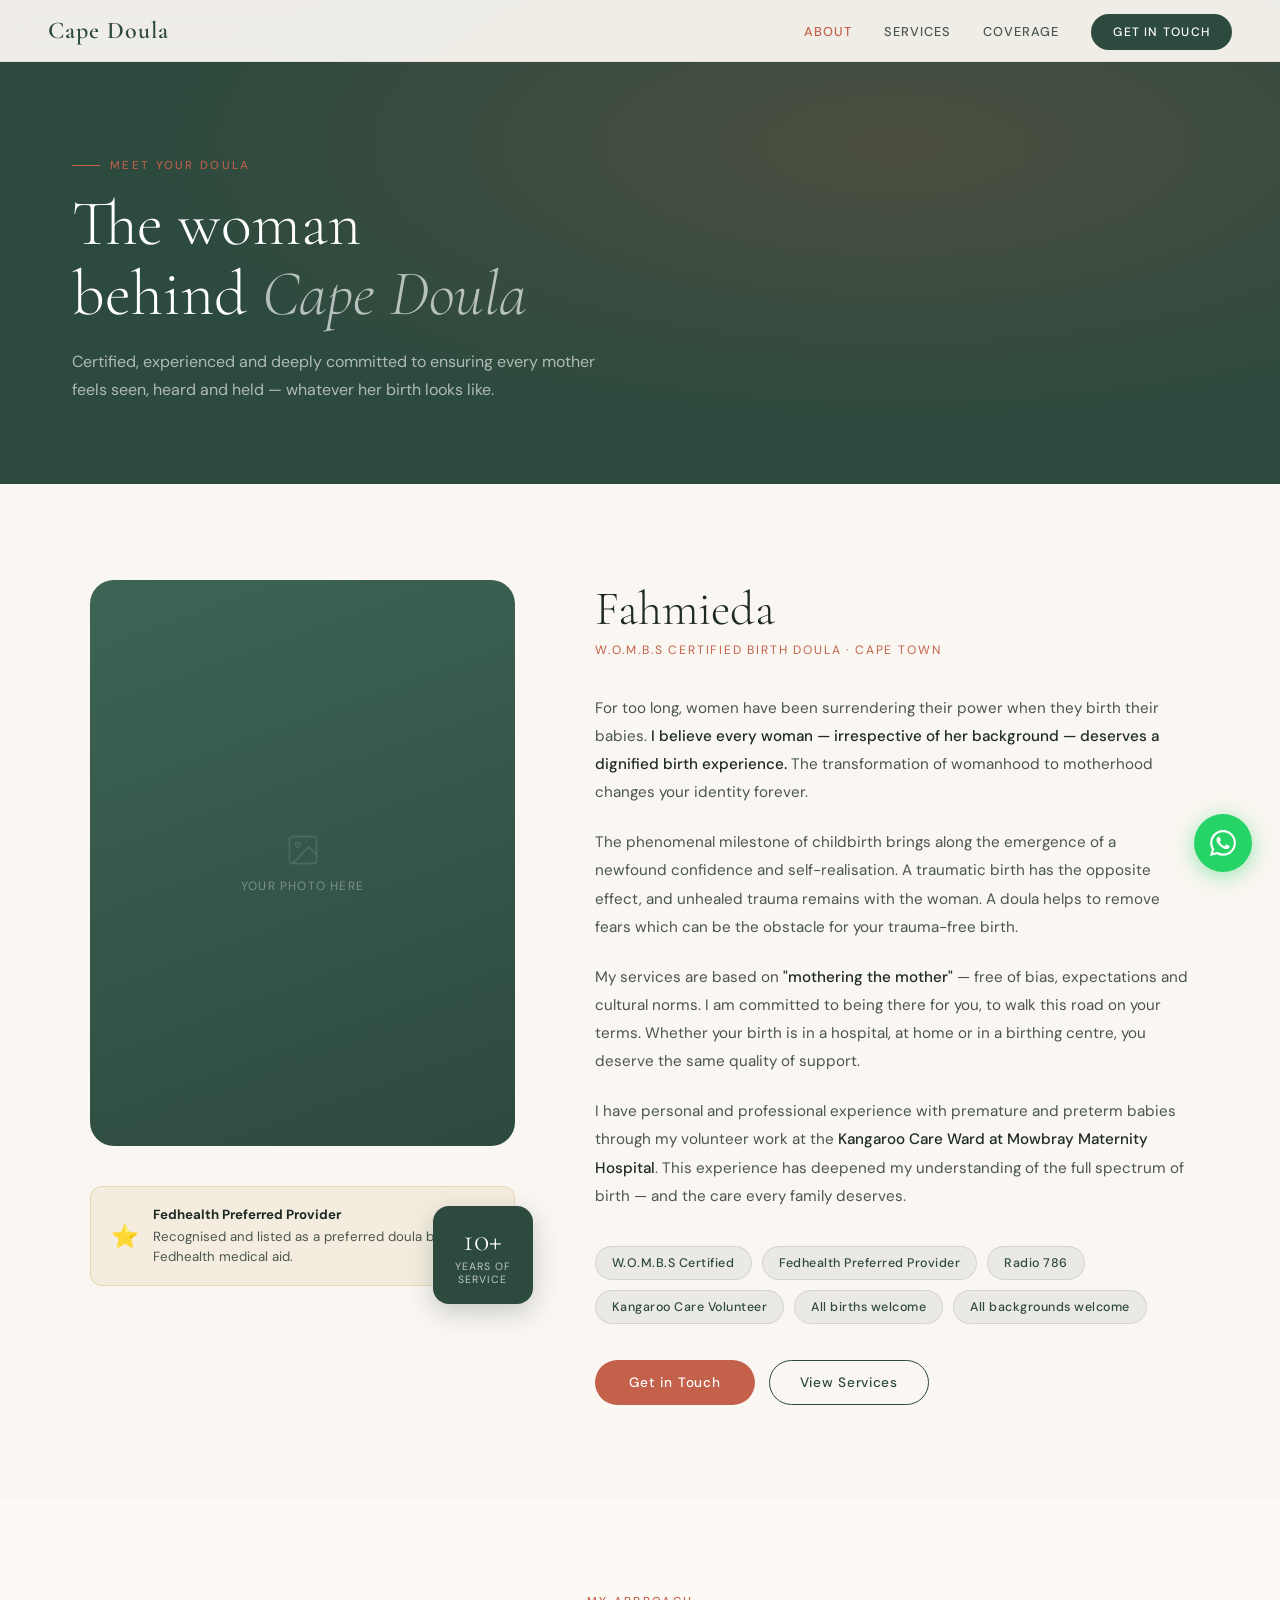
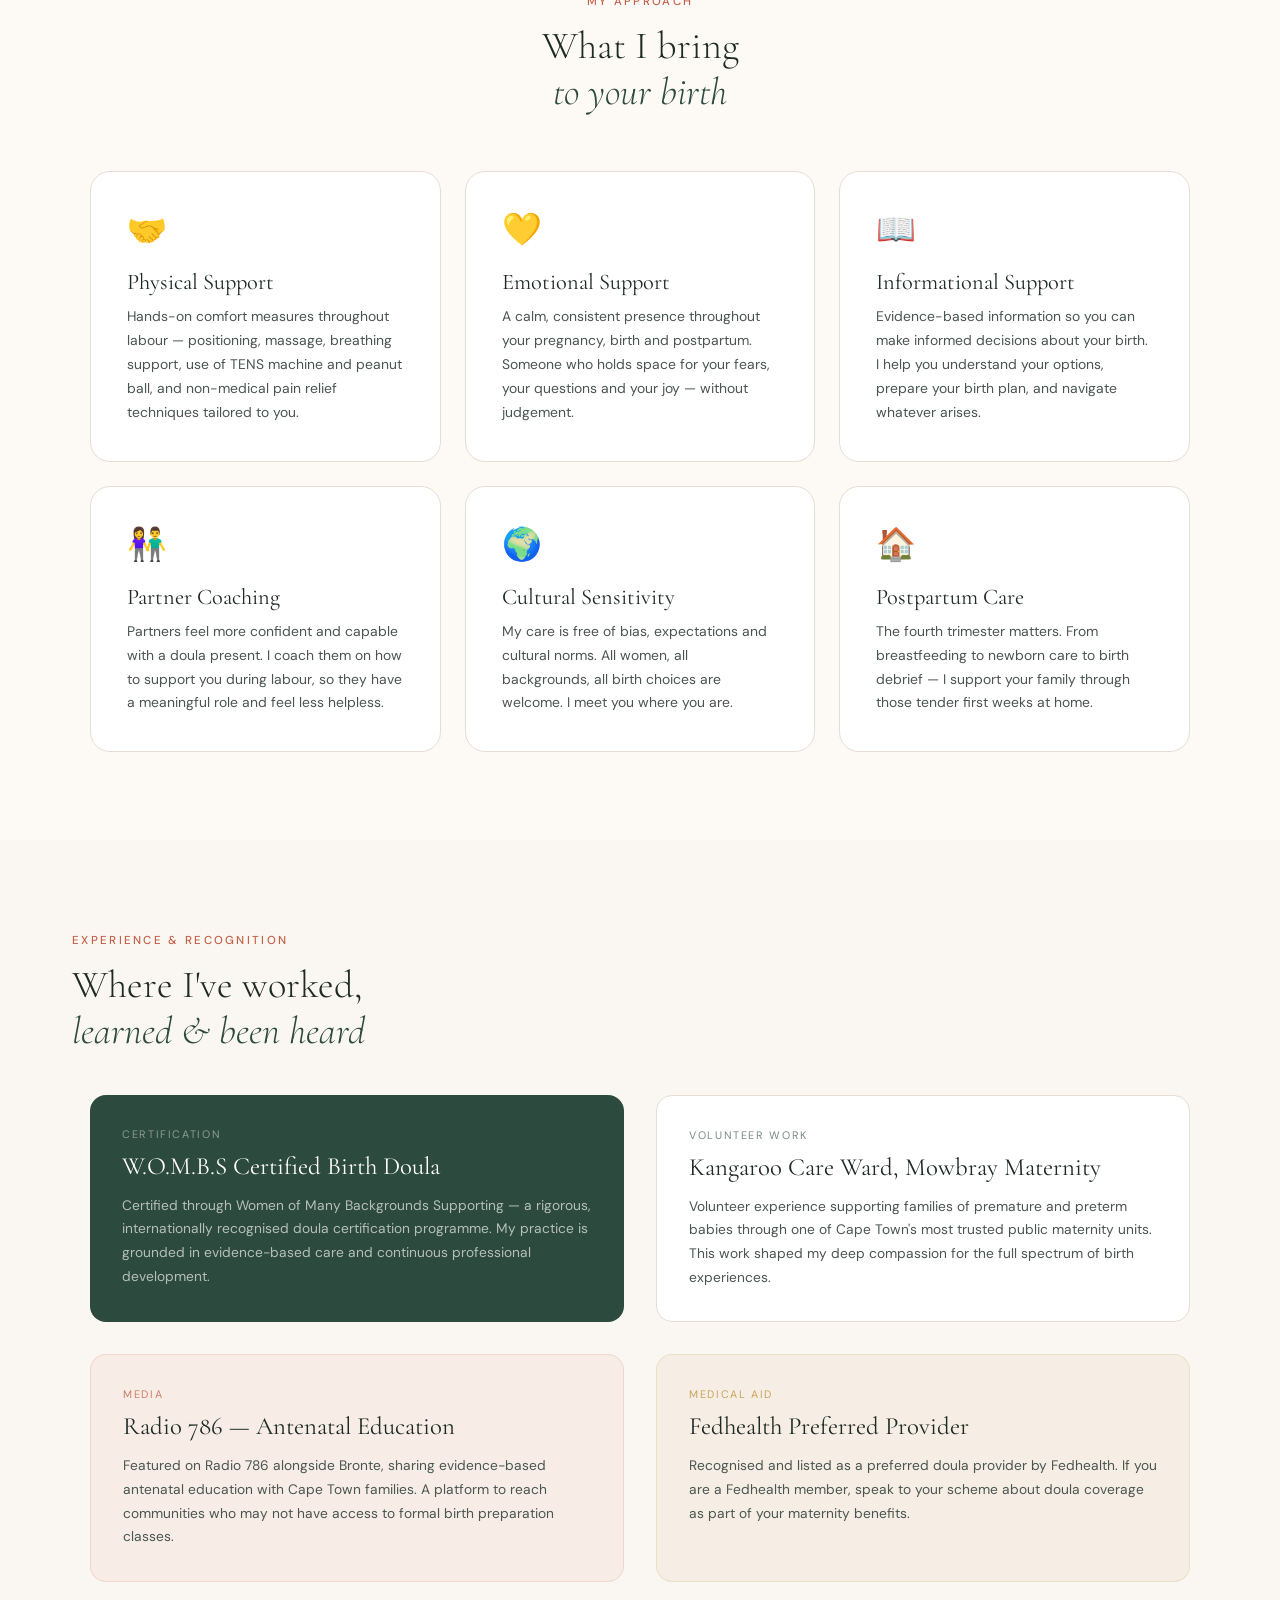
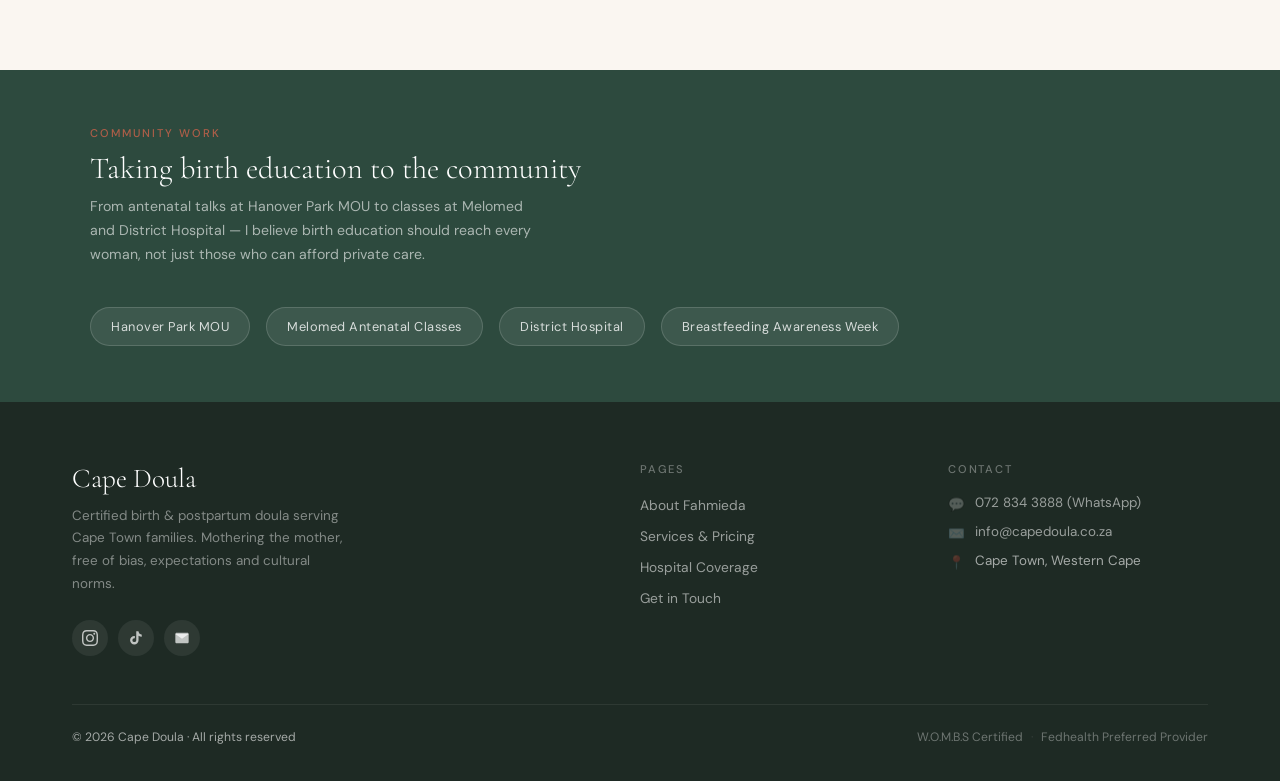
==== about.html @ 40185eda "init" ====
<!DOCTYPE html>
<html lang="en">
<head>
<meta charset="UTF-8">
<meta name="viewport" content="width=device-width, initial-scale=1.0">
<title>About Fahmieda – Cape Doula</title>
<link href="https://fonts.googleapis.com/css2?family=Cormorant+Garamond:ital,wght@0,300;0,400;0,600;1,300;1,400&family=DM+Sans:wght@300;400;500&display=swap" rel="stylesheet">
<style>
  :root {
    --cream: #FAF6F1;
    --warm-white: #FDF9F5;
    --terracotta: #C4614A;
    --forest: #2D4A3E;
    --forest-mid: #3D6455;
    --gold: #C49A4A;
    --text-dark: #1E2A24;
    --text-mid: #4A5550;
    --text-light: #7A8A84;
    --border: #E8DDD4;
  }

  *, *::before, *::after { box-sizing: border-box; margin: 0; padding: 0; }
  html { scroll-behavior: smooth; }
  body { font-family: 'DM Sans', sans-serif; background: var(--cream); color: var(--text-dark); overflow-x: hidden; }

  /* NAV */
  nav {
    position: fixed; top: 0; left: 0; right: 0; z-index: 100;
    display: flex; align-items: center; justify-content: space-between;
    padding: 16px 48px; background: rgba(250,246,241,0.95); backdrop-filter: blur(12px);
    border-bottom: 1px solid var(--border);
  }
  .nav-logo { font-family: 'Cormorant Garamond', serif; font-size: 1.5rem; font-weight: 600; color: var(--forest); letter-spacing: 0.04em; text-decoration: none; }
  .nav-links { display: flex; gap: 32px; list-style: none; align-items: center; }
  .nav-links a { font-size: 0.8rem; font-weight: 500; letter-spacing: 0.08em; text-transform: uppercase; color: var(--text-mid); text-decoration: none; transition: color 0.2s; }
  .nav-links a:hover { color: var(--terracotta); }
  .nav-links a.active { color: var(--terracotta); }
  .nav-cta { background: var(--forest); color: #fff !important; padding: 10px 22px; border-radius: 40px; font-size: 0.76rem !important; letter-spacing: 0.1em !important; transition: background 0.2s !important; }
  .nav-cta:hover { background: var(--forest-mid) !important; }
  .nav-toggle { display: none; flex-direction: column; gap: 5px; background: none; border: none; cursor: pointer; padding: 4px; }
  .nav-toggle span { display: block; width: 24px; height: 2px; background: var(--text-dark); border-radius: 2px; transition: all 0.3s; }
  .nav-toggle.open span:nth-child(1) { transform: translateY(7px) rotate(45deg); }
  .nav-toggle.open span:nth-child(2) { opacity: 0; }
  .nav-toggle.open span:nth-child(3) { transform: translateY(-7px) rotate(-45deg); }

  /* PAGE BANNER */
  .page-banner { padding: 150px 72px 80px; background: var(--forest); position: relative; overflow: hidden; }
  .page-banner::before { content: ''; position: absolute; inset: 0; background: radial-gradient(ellipse at 70% 30%, rgba(196,97,74,0.2) 0%, transparent 60%); pointer-events: none; }
  .page-banner-inner { position: relative; max-width: 680px; }
  .page-banner-eyebrow { font-size: 0.72rem; letter-spacing: 0.2em; text-transform: uppercase; color: rgba(196,97,74,0.9); font-weight: 500; margin-bottom: 16px; display: inline-flex; align-items: center; gap: 10px; }
  .page-banner-eyebrow::before { content: ''; width: 28px; height: 1px; background: var(--terracotta); }
  .page-banner h1 { font-family: 'Cormorant Garamond', serif; font-size: clamp(2.6rem, 5vw, 4.2rem); font-weight: 300; line-height: 1.1; color: #fff; margin-bottom: 18px; }
  .page-banner h1 em { font-style: italic; color: rgba(255,255,255,0.65); }
  .page-banner p { font-size: 1rem; line-height: 1.75; color: rgba(255,255,255,0.62); max-width: 540px; }

  /* MAIN BIO */
  .bio-section { padding: 96px 72px; }
  .bio-grid { display: grid; grid-template-columns: 5fr 7fr; gap: 80px; align-items: start; max-width: 1100px; margin: 0 auto; }
  .bio-photo-wrap { position: relative; }
  .bio-photo {
    width: 100%; aspect-ratio: 3/4; border-radius: 24px; overflow: hidden;
    background: linear-gradient(160deg, #3D6455 0%, #2D4A3E 100%);
    display: flex; flex-direction: column; align-items: center; justify-content: center;
    color: rgba(255,255,255,0.35); font-size: 0.75rem; text-transform: uppercase; letter-spacing: 0.1em; text-align: center; padding: 20px;
  }
  .bio-photo svg { width: 36px; opacity: 0.3; margin-bottom: 10px; }
  .bio-cert-pill {
    position: absolute; bottom: -18px; right: -18px;
    background: var(--forest); color: #fff; padding: 18px 22px; border-radius: 16px; text-align: center;
    box-shadow: 0 8px 24px rgba(45,74,62,0.25);
  }
  .bio-cert-num { font-family: 'Cormorant Garamond', serif; font-size: 2rem; font-weight: 300; display: block; line-height: 1; }
  .bio-cert-label { font-size: 0.66rem; letter-spacing: 0.1em; text-transform: uppercase; opacity: 0.7; margin-top: 4px; display: block; }
  .bio-fedhealth {
    margin-top: 40px; background: rgba(196,154,74,0.1); border: 1px solid rgba(196,154,74,0.25);
    border-radius: 12px; padding: 18px 20px; display: flex; align-items: center; gap: 14px;
  }
  .bio-fedhealth-icon { font-size: 1.4rem; flex-shrink: 0; }
  .bio-fedhealth-text { font-size: 0.83rem; line-height: 1.5; color: var(--text-mid); }
  .bio-fedhealth-text strong { color: var(--text-dark); display: block; margin-bottom: 2px; }

  .bio-content {}
  .bio-name { font-family: 'Cormorant Garamond', serif; font-size: 3rem; font-weight: 300; color: var(--text-dark); margin-bottom: 4px; }
  .bio-title { font-size: 0.76rem; letter-spacing: 0.15em; text-transform: uppercase; color: var(--terracotta); margin-bottom: 36px; }
  .bio-para { font-size: 0.95rem; line-height: 1.85; color: var(--text-mid); margin-bottom: 22px; }
  .bio-para strong { color: var(--text-dark); font-weight: 500; }
  .bio-tags { display: flex; flex-wrap: wrap; gap: 10px; margin-top: 36px; margin-bottom: 36px; }
  .bio-tag { background: rgba(45,74,62,0.07); color: var(--forest); padding: 8px 16px; border-radius: 40px; font-size: 0.78rem; letter-spacing: 0.04em; font-weight: 500; border: 1px solid rgba(45,74,62,0.12); }
  .bio-cta { display: flex; gap: 14px; flex-wrap: wrap; }
  .btn-primary { background: var(--terracotta); color: #fff; padding: 14px 34px; border-radius: 40px; font-size: 0.85rem; font-weight: 500; letter-spacing: 0.06em; text-decoration: none; display: inline-block; transition: background 0.2s, transform 0.15s; }
  .btn-primary:hover { background: #b05540; transform: translateY(-1px); }
  .btn-outline { border: 1.5px solid var(--forest); color: var(--forest); padding: 13px 30px; border-radius: 40px; font-size: 0.85rem; font-weight: 500; letter-spacing: 0.05em; text-decoration: none; display: inline-block; transition: all 0.2s; }
  .btn-outline:hover { background: var(--forest); color: #fff; }

  /* VALUES */
  .values-section { padding: 88px 72px; background: var(--warm-white); }
  .section-header { text-align: center; max-width: 580px; margin: 0 auto 56px; }
  .section-eyebrow { display: inline-block; font-size: 0.72rem; letter-spacing: 0.2em; text-transform: uppercase; color: var(--terracotta); font-weight: 500; margin-bottom: 14px; }
  .section-title { font-family: 'Cormorant Garamond', serif; font-size: clamp(1.9rem, 3vw, 2.9rem); font-weight: 300; line-height: 1.2; color: var(--text-dark); margin-bottom: 16px; }
  .section-title em { font-style: italic; color: var(--forest); }
  .values-grid { display: grid; grid-template-columns: repeat(3, 1fr); gap: 24px; max-width: 1100px; margin: 0 auto; }
  .value-card { background: #fff; border-radius: 20px; padding: 36px; border: 1px solid var(--border); }
  .value-icon { font-size: 2rem; margin-bottom: 18px; }
  .value-title { font-family: 'Cormorant Garamond', serif; font-size: 1.4rem; font-weight: 400; color: var(--text-dark); margin-bottom: 10px; }
  .value-desc { font-size: 0.87rem; line-height: 1.72; color: var(--text-mid); }

  /* EXPERIENCE */
  .exp-section { padding: 88px 72px; }
  .exp-grid { display: grid; grid-template-columns: 1fr 1fr; gap: 32px; max-width: 1100px; margin: 0 auto; }
  .exp-card { border-radius: 16px; padding: 32px; position: relative; overflow: hidden; }
  .exp-card.dark { background: var(--forest); }
  .exp-card.light { background: #fff; border: 1px solid var(--border); }
  .exp-card.accent { background: rgba(196,97,74,0.06); border: 1px solid rgba(196,97,74,0.15); }
  .exp-card.gold-bg { background: rgba(196,154,74,0.08); border: 1px solid rgba(196,154,74,0.2); }
  .exp-eyebrow { font-size: 0.68rem; letter-spacing: 0.15em; text-transform: uppercase; margin-bottom: 10px; }
  .exp-card.dark .exp-eyebrow { color: rgba(255,255,255,0.45); }
  .exp-card.light .exp-eyebrow { color: var(--text-light); }
  .exp-card.accent .exp-eyebrow { color: var(--terracotta); opacity: 0.8; }
  .exp-card.gold-bg .exp-eyebrow { color: var(--gold); opacity: 0.9; }
  .exp-title { font-family: 'Cormorant Garamond', serif; font-size: 1.55rem; font-weight: 400; margin-bottom: 12px; line-height: 1.25; }
  .exp-card.dark .exp-title { color: #fff; }
  .exp-card.light .exp-title, .exp-card.accent .exp-title, .exp-card.gold-bg .exp-title { color: var(--text-dark); }
  .exp-desc { font-size: 0.86rem; line-height: 1.72; }
  .exp-card.dark .exp-desc { color: rgba(255,255,255,0.65); }
  .exp-card.light .exp-desc, .exp-card.accent .exp-desc, .exp-card.gold-bg .exp-desc { color: var(--text-mid); }

  /* MEDIA STRIP */
  .media-strip { background: var(--forest); padding: 56px 72px; }
  .media-inner { max-width: 1100px; margin: 0 auto; display: flex; align-items: center; justify-content: space-between; gap: 40px; flex-wrap: wrap; }
  .media-text {}
  .media-eyebrow { font-size: 0.7rem; letter-spacing: 0.18em; text-transform: uppercase; color: rgba(196,97,74,0.85); font-weight: 500; margin-bottom: 10px; }
  .media-title { font-family: 'Cormorant Garamond', serif; font-size: 1.9rem; font-weight: 300; color: #fff; margin-bottom: 8px; }
  .media-desc { font-size: 0.88rem; line-height: 1.7; color: rgba(255,255,255,0.6); max-width: 460px; }
  .media-items { display: flex; gap: 16px; flex-wrap: wrap; }
  .media-pill { background: rgba(255,255,255,0.08); border: 1px solid rgba(255,255,255,0.15); color: rgba(255,255,255,0.8); padding: 10px 20px; border-radius: 40px; font-size: 0.8rem; letter-spacing: 0.04em; }

  /* STICKY WHATSAPP */
  .sticky-wa { position: fixed; bottom: 28px; right: 28px; z-index: 200; background: #25D366; color: #fff; width: 58px; height: 58px; border-radius: 50%; display: flex; align-items: center; justify-content: center; box-shadow: 0 4px 20px rgba(37,211,102,0.45); text-decoration: none; transition: transform 0.2s; }
  .sticky-wa:hover { transform: scale(1.1); }
  .sticky-wa svg { width: 26px; height: 26px; fill: #fff; }

  /* FOOTER */
  footer { background: var(--text-dark); padding: 60px 72px 36px; color: rgba(255,255,255,0.6); }
  .footer-inner { display: grid; grid-template-columns: 2fr 1fr 1fr; gap: 48px; margin-bottom: 48px; }
  .footer-brand { font-family: 'Cormorant Garamond', serif; font-size: 1.7rem; font-weight: 300; color: #fff; margin-bottom: 10px; }
  .footer-tagline { font-size: 0.84rem; line-height: 1.7; color: rgba(255,255,255,0.45); margin-bottom: 24px; max-width: 280px; }
  .footer-social { display: flex; gap: 10px; }
  .footer-social a { width: 36px; height: 36px; border-radius: 50%; background: rgba(255,255,255,0.07); display: flex; align-items: center; justify-content: center; text-decoration: none; transition: background 0.2s; }
  .footer-social a:hover { background: var(--terracotta); }
  .footer-social svg { width: 16px; height: 16px; fill: rgba(255,255,255,0.7); }
  .footer-col-title { font-size: 0.7rem; letter-spacing: 0.16em; text-transform: uppercase; color: rgba(255,255,255,0.35); margin-bottom: 18px; font-weight: 500; }
  .footer-links { list-style: none; display: flex; flex-direction: column; gap: 10px; }
  .footer-links a { color: rgba(255,255,255,0.55); text-decoration: none; font-size: 0.86rem; transition: color 0.2s; }
  .footer-links a:hover { color: #fff; }
  .footer-contact-item { display: flex; gap: 10px; font-size: 0.84rem; margin-bottom: 10px; align-items: flex-start; }
  .footer-contact-icon { opacity: 0.4; flex-shrink: 0; margin-top: 2px; }
  .footer-bottom { border-top: 1px solid rgba(255,255,255,0.07); padding-top: 24px; display: flex; justify-content: space-between; align-items: center; font-size: 0.76rem; }
  .footer-cert-line { display: flex; align-items: center; gap: 8px; color: rgba(255,255,255,0.35); }

  /* RESPONSIVE */
  @media (max-width: 768px) {
    nav { padding: 14px 24px; }
    .nav-links { display: none; flex-direction: column; position: absolute; top: 100%; left: 0; right: 0; background: rgba(250,246,241,0.98); backdrop-filter: blur(12px); padding: 20px 24px 28px; gap: 0; border-bottom: 1px solid var(--border); }
    .nav-links.open { display: flex; }
    .nav-links li { border-bottom: 1px solid var(--border); }
    .nav-links a { display: block; padding: 13px 0; }
    .nav-links .nav-cta { margin-top: 12px; display: inline-block; text-align: center; }
    .nav-toggle { display: flex; }

    .page-banner { padding: 120px 24px 60px; }
    .bio-section { padding: 60px 24px; }
    .bio-grid { grid-template-columns: 1fr; gap: 48px; }
    .bio-photo { aspect-ratio: 4/3; }
    .bio-cert-pill { right: 0; bottom: -16px; }
    .bio-fedhealth { margin-top: 50px; }
    .values-section { padding: 60px 24px; }
    .values-grid { grid-template-columns: 1fr; }
    .exp-section { padding: 60px 24px; }
    .exp-grid { grid-template-columns: 1fr; }
    .media-strip { padding: 48px 24px; }
    .media-inner { flex-direction: column; align-items: flex-start; }
    footer { padding: 48px 24px 28px; }
    .footer-inner { grid-template-columns: 1fr; gap: 36px; }
    .footer-bottom { flex-direction: column; gap: 10px; text-align: center; }
    .footer-cert-line { flex-direction: column; gap: 4px; }
    .sticky-wa { bottom: 20px; right: 20px; width: 52px; height: 52px; }
    .bio-cta { flex-direction: column; }
    .bio-cta a { text-align: center; }
  }
</style>
</head>
<body>

<nav>
  <a href="index.html" class="nav-logo">Cape Doula</a>
  <ul class="nav-links" id="navLinks">
    <li><a href="about.html" class="active">About</a></li>
    <li><a href="services.html">Services</a></li>
    <li><a href="coverage.html">Coverage</a></li>
    <li><a href="contact.html" class="nav-cta">Get in Touch</a></li>
  </ul>
  <button class="nav-toggle" id="navToggle" aria-label="Toggle menu">
    <span></span><span></span><span></span>
  </button>
</nav>

<a href="https://wa.me/27728343888" class="sticky-wa" target="_blank" aria-label="WhatsApp">
  <svg viewBox="0 0 24 24"><path d="M17.472 14.382c-.297-.149-1.758-.867-2.03-.967-.273-.099-.471-.148-.67.15-.197.297-.767.966-.94 1.164-.173.199-.347.223-.644.075-.297-.15-1.255-.463-2.39-1.475-.883-.788-1.48-1.761-1.653-2.059-.173-.297-.018-.458.13-.606.134-.133.298-.347.446-.52.149-.174.198-.298.298-.497.099-.198.05-.371-.025-.52-.075-.149-.669-1.612-.916-2.207-.242-.579-.487-.5-.669-.51-.173-.008-.371-.01-.57-.01-.198 0-.52.074-.792.372-.272.297-1.04 1.016-1.04 2.479 0 1.462 1.065 2.875 1.213 3.074.149.198 2.096 3.2 5.077 4.487.709.306 1.262.489 1.694.625.712.227 1.36.195 1.871.118.571-.085 1.758-.719 2.006-1.413.248-.694.248-1.289.173-1.413-.074-.124-.272-.198-.57-.347m-5.421 7.403h-.004a9.87 9.87 0 01-5.031-1.378l-.361-.214-3.741.982.998-3.648-.235-.374a9.86 9.86 0 01-1.51-5.26c.001-5.45 4.436-9.884 9.888-9.884 2.64 0 5.122 1.03 6.988 2.898a9.825 9.825 0 012.893 6.994c-.003 5.45-4.437 9.884-9.885 9.884m8.413-18.297A11.815 11.815 0 0012.05 0C5.495 0 .16 5.335.157 11.892c0 2.096.547 4.142 1.588 5.945L.057 24l6.305-1.654a11.882 11.882 0 005.683 1.448h.005c6.554 0 11.89-5.335 11.893-11.893a11.821 11.821 0 00-3.48-8.413z"/></svg>
</a>

<!-- BANNER -->
<div class="page-banner">
  <div class="page-banner-inner">
    <div class="page-banner-eyebrow">Meet Your Doula</div>
    <h1>The woman<br>behind <em>Cape Doula</em></h1>
    <p>Certified, experienced and deeply committed to ensuring every mother feels seen, heard and held — whatever her birth looks like.</p>
  </div>
</div>

<!-- BIO -->
<section class="bio-section">
  <div class="bio-grid">
    <div class="bio-photo-wrap">
      <div class="bio-photo">
        <svg viewBox="0 0 24 24" fill="none" stroke="currentColor" stroke-width="1.2"><rect x="3" y="3" width="18" height="18" rx="2"/><circle cx="8.5" cy="8.5" r="1.5"/><path d="m21 15-5-5L5 21"/></svg>
        Your photo here
      </div>
      <div class="bio-cert-pill">
        <span class="bio-cert-num">10+</span>
        <span class="bio-cert-label">Years of<br>service</span>
      </div>
      <div class="bio-fedhealth">
        <div class="bio-fedhealth-icon">⭐</div>
        <div class="bio-fedhealth-text">
          <strong>Fedhealth Preferred Provider</strong>
          Recognised and listed as a preferred doula by Fedhealth medical aid.
        </div>
      </div>
    </div>
    <div class="bio-content">
      <h1 class="bio-name">Fahmieda</h1>
      <p class="bio-title">W.O.M.B.S Certified Birth Doula · Cape Town</p>
      <p class="bio-para">For too long, women have been surrendering their power when they birth their babies. <strong>I believe every woman — irrespective of her background — deserves a dignified birth experience.</strong> The transformation of womanhood to motherhood changes your identity forever.</p>
      <p class="bio-para">The phenomenal milestone of childbirth brings along the emergence of a newfound confidence and self-realisation. A traumatic birth has the opposite effect, and unhealed trauma remains with the woman. A doula helps to remove fears which can be the obstacle for your trauma-free birth.</p>
      <p class="bio-para">My services are based on <strong>"mothering the mother"</strong> — free of bias, expectations and cultural norms. I am committed to being there for you, to walk this road on your terms. Whether your birth is in a hospital, at home or in a birthing centre, you deserve the same quality of support.</p>
      <p class="bio-para">I have personal and professional experience with premature and preterm babies through my volunteer work at the <strong>Kangaroo Care Ward at Mowbray Maternity Hospital</strong>. This experience has deepened my understanding of the full spectrum of birth — and the care every family deserves.</p>
      <div class="bio-tags">
        <span class="bio-tag">W.O.M.B.S Certified</span>
        <span class="bio-tag">Fedhealth Preferred Provider</span>
        <span class="bio-tag">Radio 786</span>
        <span class="bio-tag">Kangaroo Care Volunteer</span>
        <span class="bio-tag">All births welcome</span>
        <span class="bio-tag">All backgrounds welcome</span>
      </div>
      <div class="bio-cta">
        <a href="contact.html" class="btn-primary">Get in Touch</a>
        <a href="services.html" class="btn-outline">View Services</a>
      </div>
    </div>
  </div>
</section>

<!-- VALUES -->
<section class="values-section">
  <div class="section-header">
    <span class="section-eyebrow">My Approach</span>
    <h2 class="section-title">What I bring<br><em>to your birth</em></h2>
  </div>
  <div class="values-grid">
    <div class="value-card">
      <div class="value-icon">🤝</div>
      <h3 class="value-title">Physical Support</h3>
      <p class="value-desc">Hands-on comfort measures throughout labour — positioning, massage, breathing support, use of TENS machine and peanut ball, and non-medical pain relief techniques tailored to you.</p>
    </div>
    <div class="value-card">
      <div class="value-icon">💛</div>
      <h3 class="value-title">Emotional Support</h3>
      <p class="value-desc">A calm, consistent presence throughout your pregnancy, birth and postpartum. Someone who holds space for your fears, your questions and your joy — without judgement.</p>
    </div>
    <div class="value-card">
      <div class="value-icon">📖</div>
      <h3 class="value-title">Informational Support</h3>
      <p class="value-desc">Evidence-based information so you can make informed decisions about your birth. I help you understand your options, prepare your birth plan, and navigate whatever arises.</p>
    </div>
    <div class="value-card">
      <div class="value-icon">👫</div>
      <h3 class="value-title">Partner Coaching</h3>
      <p class="value-desc">Partners feel more confident and capable with a doula present. I coach them on how to support you during labour, so they have a meaningful role and feel less helpless.</p>
    </div>
    <div class="value-card">
      <div class="value-icon">🌍</div>
      <h3 class="value-title">Cultural Sensitivity</h3>
      <p class="value-desc">My care is free of bias, expectations and cultural norms. All women, all backgrounds, all birth choices are welcome. I meet you where you are.</p>
    </div>
    <div class="value-card">
      <div class="value-icon">🏠</div>
      <h3 class="value-title">Postpartum Care</h3>
      <p class="value-desc">The fourth trimester matters. From breastfeeding to newborn care to birth debrief — I support your family through those tender first weeks at home.</p>
    </div>
  </div>
</section>

<!-- EXPERIENCE -->
<section class="exp-section">
  <div class="section-header" style="text-align:left;max-width:100%;margin-bottom:40px;">
    <span class="section-eyebrow">Experience & Recognition</span>
    <h2 class="section-title" style="font-size:clamp(1.8rem,3vw,2.6rem);">Where I've worked,<br><em>learned & been heard</em></h2>
  </div>
  <div class="exp-grid">
    <div class="exp-card dark">
      <div class="exp-eyebrow">Certification</div>
      <h3 class="exp-title">W.O.M.B.S Certified Birth Doula</h3>
      <p class="exp-desc">Certified through Women of Many Backgrounds Supporting — a rigorous, internationally recognised doula certification programme. My practice is grounded in evidence-based care and continuous professional development.</p>
    </div>
    <div class="exp-card light">
      <div class="exp-eyebrow">Volunteer Work</div>
      <h3 class="exp-title">Kangaroo Care Ward, Mowbray Maternity</h3>
      <p class="exp-desc">Volunteer experience supporting families of premature and preterm babies through one of Cape Town's most trusted public maternity units. This work shaped my deep compassion for the full spectrum of birth experiences.</p>
    </div>
    <div class="exp-card accent">
      <div class="exp-eyebrow">Media</div>
      <h3 class="exp-title">Radio 786 — Antenatal Education</h3>
      <p class="exp-desc">Featured on Radio 786 alongside Bronte, sharing evidence-based antenatal education with Cape Town families. A platform to reach communities who may not have access to formal birth preparation classes.</p>
    </div>
    <div class="exp-card gold-bg">
      <div class="exp-eyebrow">Medical Aid</div>
      <h3 class="exp-title">Fedhealth Preferred Provider</h3>
      <p class="exp-desc">Recognised and listed as a preferred doula provider by Fedhealth. If you are a Fedhealth member, speak to your scheme about doula coverage as part of your maternity benefits.</p>
    </div>
  </div>
</section>

<!-- MEDIA STRIP -->
<div class="media-strip">
  <div class="media-inner">
    <div class="media-text">
      <div class="media-eyebrow">Community Work</div>
      <div class="media-title">Taking birth education to the community</div>
      <p class="media-desc">From antenatal talks at Hanover Park MOU to classes at Melomed and District Hospital — I believe birth education should reach every woman, not just those who can afford private care.</p>
    </div>
    <div class="media-items">
      <span class="media-pill">Hanover Park MOU</span>
      <span class="media-pill">Melomed Antenatal Classes</span>
      <span class="media-pill">District Hospital</span>
      <span class="media-pill">Breastfeeding Awareness Week</span>
    </div>
  </div>
</div>

<footer>
  <div class="footer-inner">
    <div>
      <div class="footer-brand">Cape Doula</div>
      <p class="footer-tagline">Certified birth & postpartum doula serving Cape Town families. Mothering the mother, free of bias, expectations and cultural norms.</p>
      <div class="footer-social">
        <a href="https://www.instagram.com/capedoula/" target="_blank" aria-label="Instagram">
          <svg viewBox="0 0 24 24"><path d="M12 2.163c3.204 0 3.584.012 4.85.07 3.252.148 4.771 1.691 4.919 4.919.058 1.265.069 1.645.069 4.849 0 3.205-.012 3.584-.069 4.849-.149 3.225-1.664 4.771-4.919 4.919-1.266.058-1.644.07-4.85.07-3.204 0-3.584-.012-4.849-.07-3.26-.149-4.771-1.699-4.919-4.92-.058-1.265-.07-1.644-.07-4.849 0-3.204.013-3.583.07-4.849.149-3.227 1.664-4.771 4.919-4.919 1.266-.057 1.645-.069 4.849-.069zm0-2.163c-3.259 0-3.667.014-4.947.072-4.358.2-6.78 2.618-6.98 6.98-.059 1.281-.073 1.689-.073 4.948 0 3.259.014 3.668.072 4.948.2 4.358 2.618 6.78 6.98 6.98 1.281.058 1.689.072 4.948.072 3.259 0 3.668-.014 4.948-.072 4.354-.2 6.782-2.618 6.979-6.98.059-1.28.073-1.689.073-4.948 0-3.259-.014-3.667-.072-4.947-.196-4.354-2.617-6.78-6.979-6.98-1.281-.059-1.69-.073-4.949-.073zm0 5.838c-3.403 0-6.162 2.759-6.162 6.162s2.759 6.163 6.162 6.163 6.162-2.759 6.162-6.163c0-3.403-2.759-6.162-6.162-6.162zm0 10.162c-2.209 0-4-1.79-4-4 0-2.209 1.791-4 4-4s4 1.791 4 4c0 2.21-1.791 4-4 4zm6.406-11.845c-.796 0-1.441.645-1.441 1.44s.645 1.44 1.441 1.44c.795 0 1.439-.645 1.439-1.44s-.644-1.44-1.439-1.44z"/></svg>
        </a>
        <a href="https://www.tiktok.com/@capedoulafahmieda" target="_blank" aria-label="TikTok">
          <svg viewBox="0 0 24 24"><path d="M19.59 6.69a4.83 4.83 0 01-3.77-4.25V2h-3.45v13.67a2.89 2.89 0 01-2.88 2.5 2.89 2.89 0 01-2.89-2.89 2.89 2.89 0 012.89-2.89c.28 0 .54.04.79.1V9.01a6.33 6.33 0 00-.79-.05 6.34 6.34 0 00-6.34 6.34 6.34 6.34 0 006.34 6.34 6.34 6.34 0 006.33-6.34V8.69a8.18 8.18 0 004.79 1.52V6.75a4.85 4.85 0 01-1.02-.06z"/></svg>
        </a>
        <a href="mailto:info@capedoula.co.za" aria-label="Email">
          <svg viewBox="0 0 24 24"><path d="M4 4h16c1.1 0 2 .9 2 2v12c0 1.1-.9 2-2 2H4c-1.1 0-2-.9-2-2V6c0-1.1.9-2 2-2z"/><polyline points="22,6 12,13 2,6"/></svg>
        </a>
      </div>
    </div>
    <div>
      <div class="footer-col-title">Pages</div>
      <ul class="footer-links">
        <li><a href="about.html">About Fahmieda</a></li>
        <li><a href="services.html">Services & Pricing</a></li>
        <li><a href="coverage.html">Hospital Coverage</a></li>
        <li><a href="contact.html">Get in Touch</a></li>
      </ul>
    </div>
    <div>
      <div class="footer-col-title">Contact</div>
      <div class="footer-contact-item"><span class="footer-contact-icon">💬</span><span><a href="https://wa.me/27728343888" style="color:rgba(255,255,255,0.55);text-decoration:none;" target="_blank">072 834 3888 (WhatsApp)</a></span></div>
      <div class="footer-contact-item"><span class="footer-contact-icon">✉️</span><span><a href="mailto:info@capedoula.co.za" style="color:rgba(255,255,255,0.55);text-decoration:none;">info@capedoula.co.za</a></span></div>
      <div class="footer-contact-item"><span class="footer-contact-icon">📍</span><span>Cape Town, Western Cape</span></div>
    </div>
  </div>
  <div class="footer-bottom">
    <span>© 2026 Cape Doula · All rights reserved</span>
    <div class="footer-cert-line"><span>W.O.M.B.S Certified</span><span style="opacity:0.3">·</span><span>Fedhealth Preferred Provider</span></div>
  </div>
</footer>

<script>
  const toggle = document.getElementById('navToggle');
  const links = document.getElementById('navLinks');
  toggle.addEventListener('click', () => { toggle.classList.toggle('open'); links.classList.toggle('open'); });
</script>
</body>
</html>
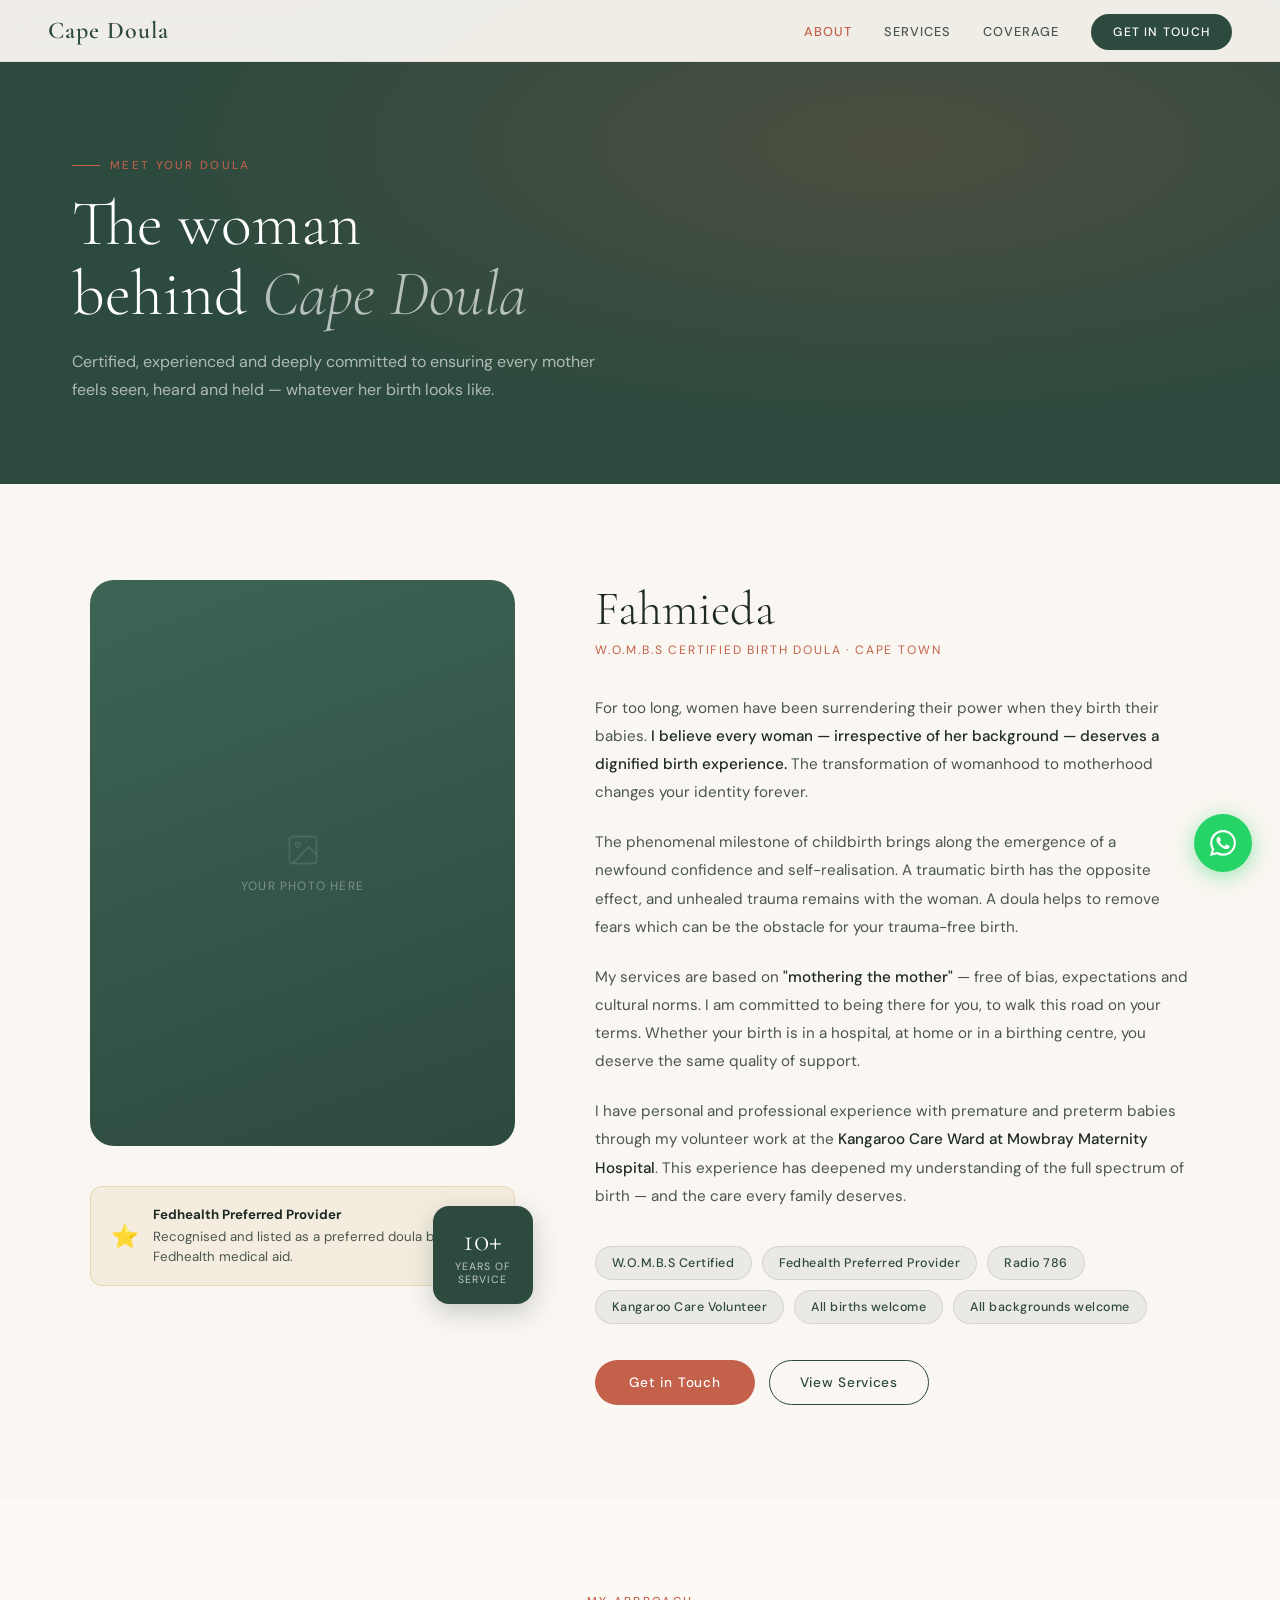
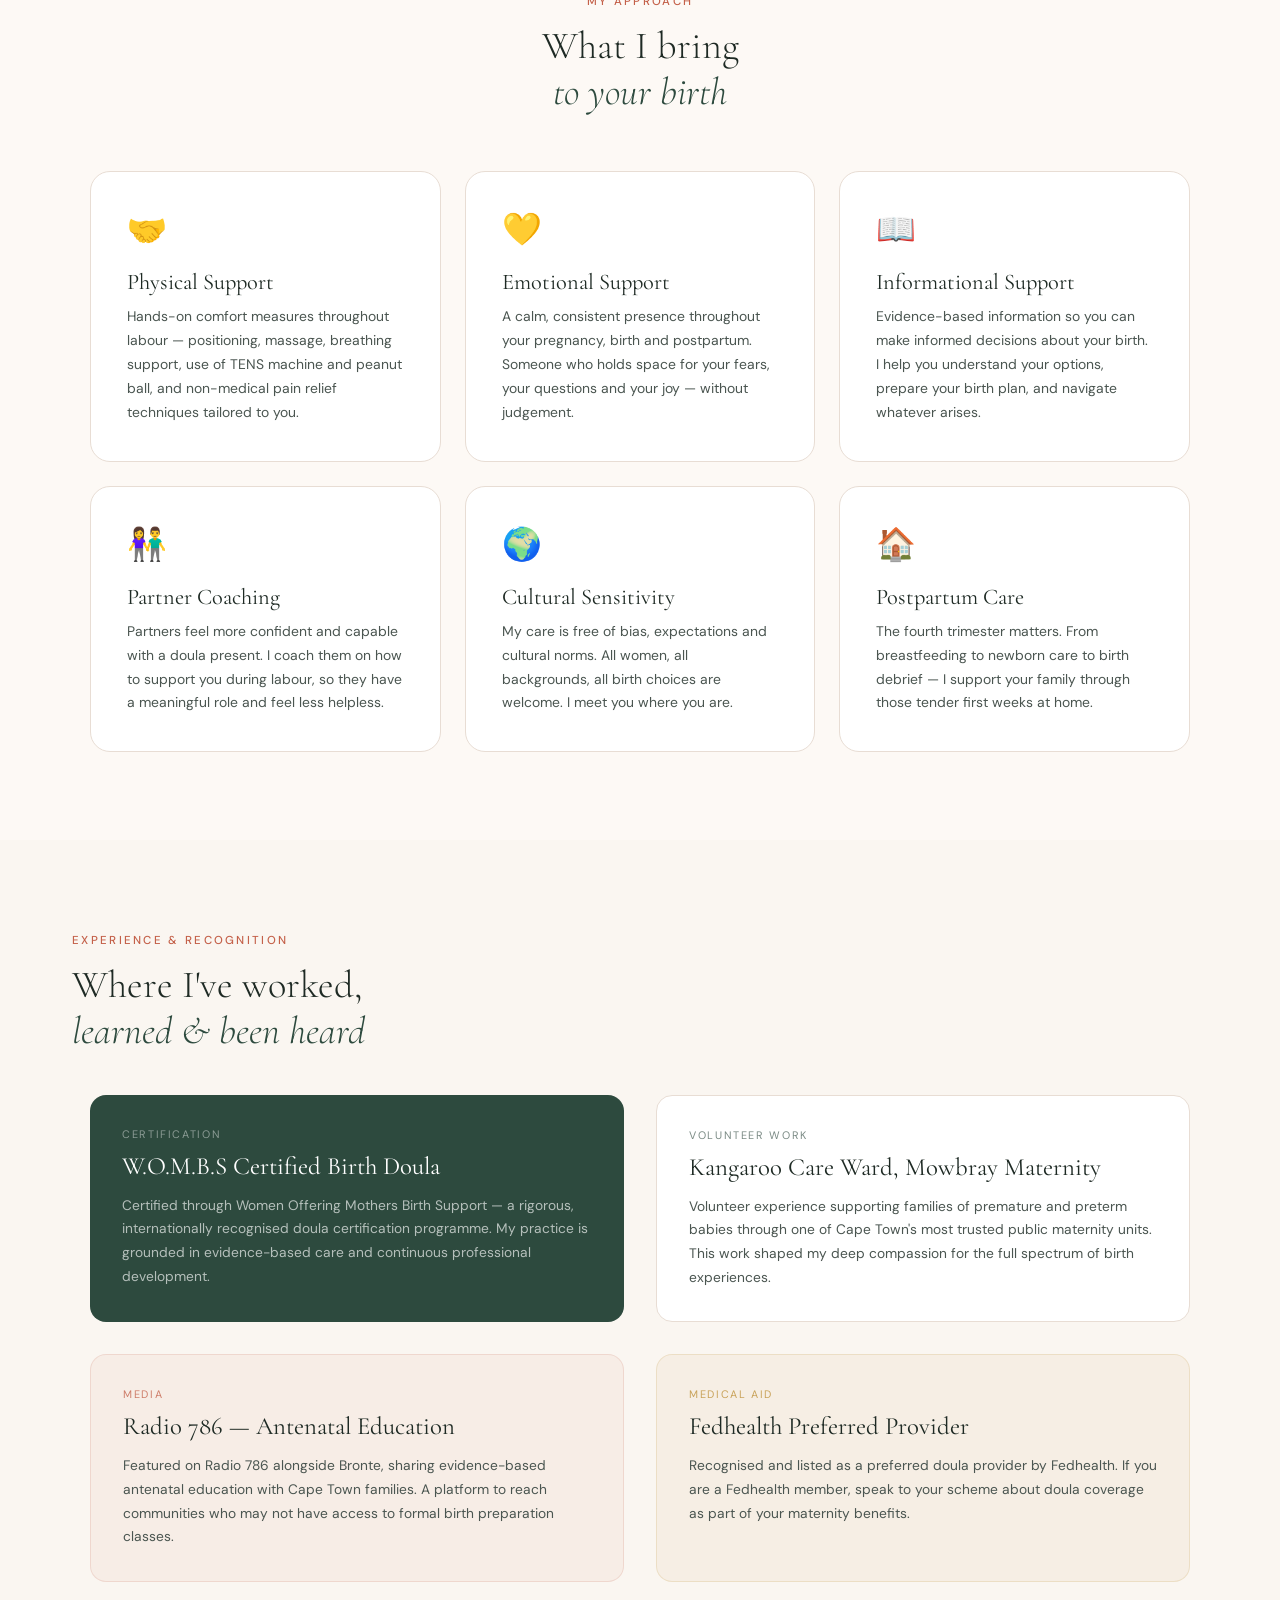
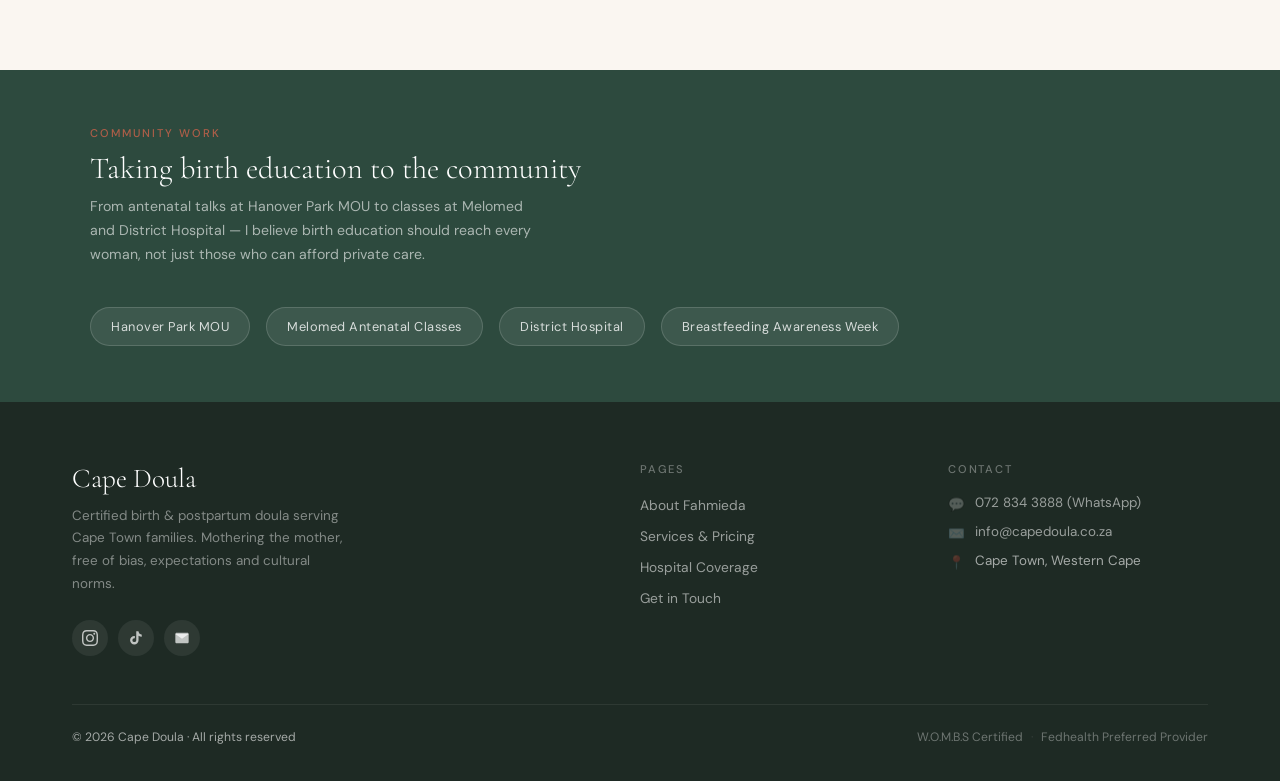
==== commit 53e2e3d3: "change" ====
--- a/about.html
+++ b/about.html
@@ -310,7 +310,7 @@
     <div class="exp-card dark">
       <div class="exp-eyebrow">Certification</div>
       <h3 class="exp-title">W.O.M.B.S Certified Birth Doula</h3>
-      <p class="exp-desc">Certified through Women of Many Backgrounds Supporting — a rigorous, internationally recognised doula certification programme. My practice is grounded in evidence-based care and continuous professional development.</p>
+      <p class="exp-desc">Certified through Women Offering Mothers Birth Support — a rigorous, internationally recognised doula certification programme. My practice is grounded in evidence-based care and continuous professional development.</p>
     </div>
     <div class="exp-card light">
       <div class="exp-eyebrow">Volunteer Work</div>
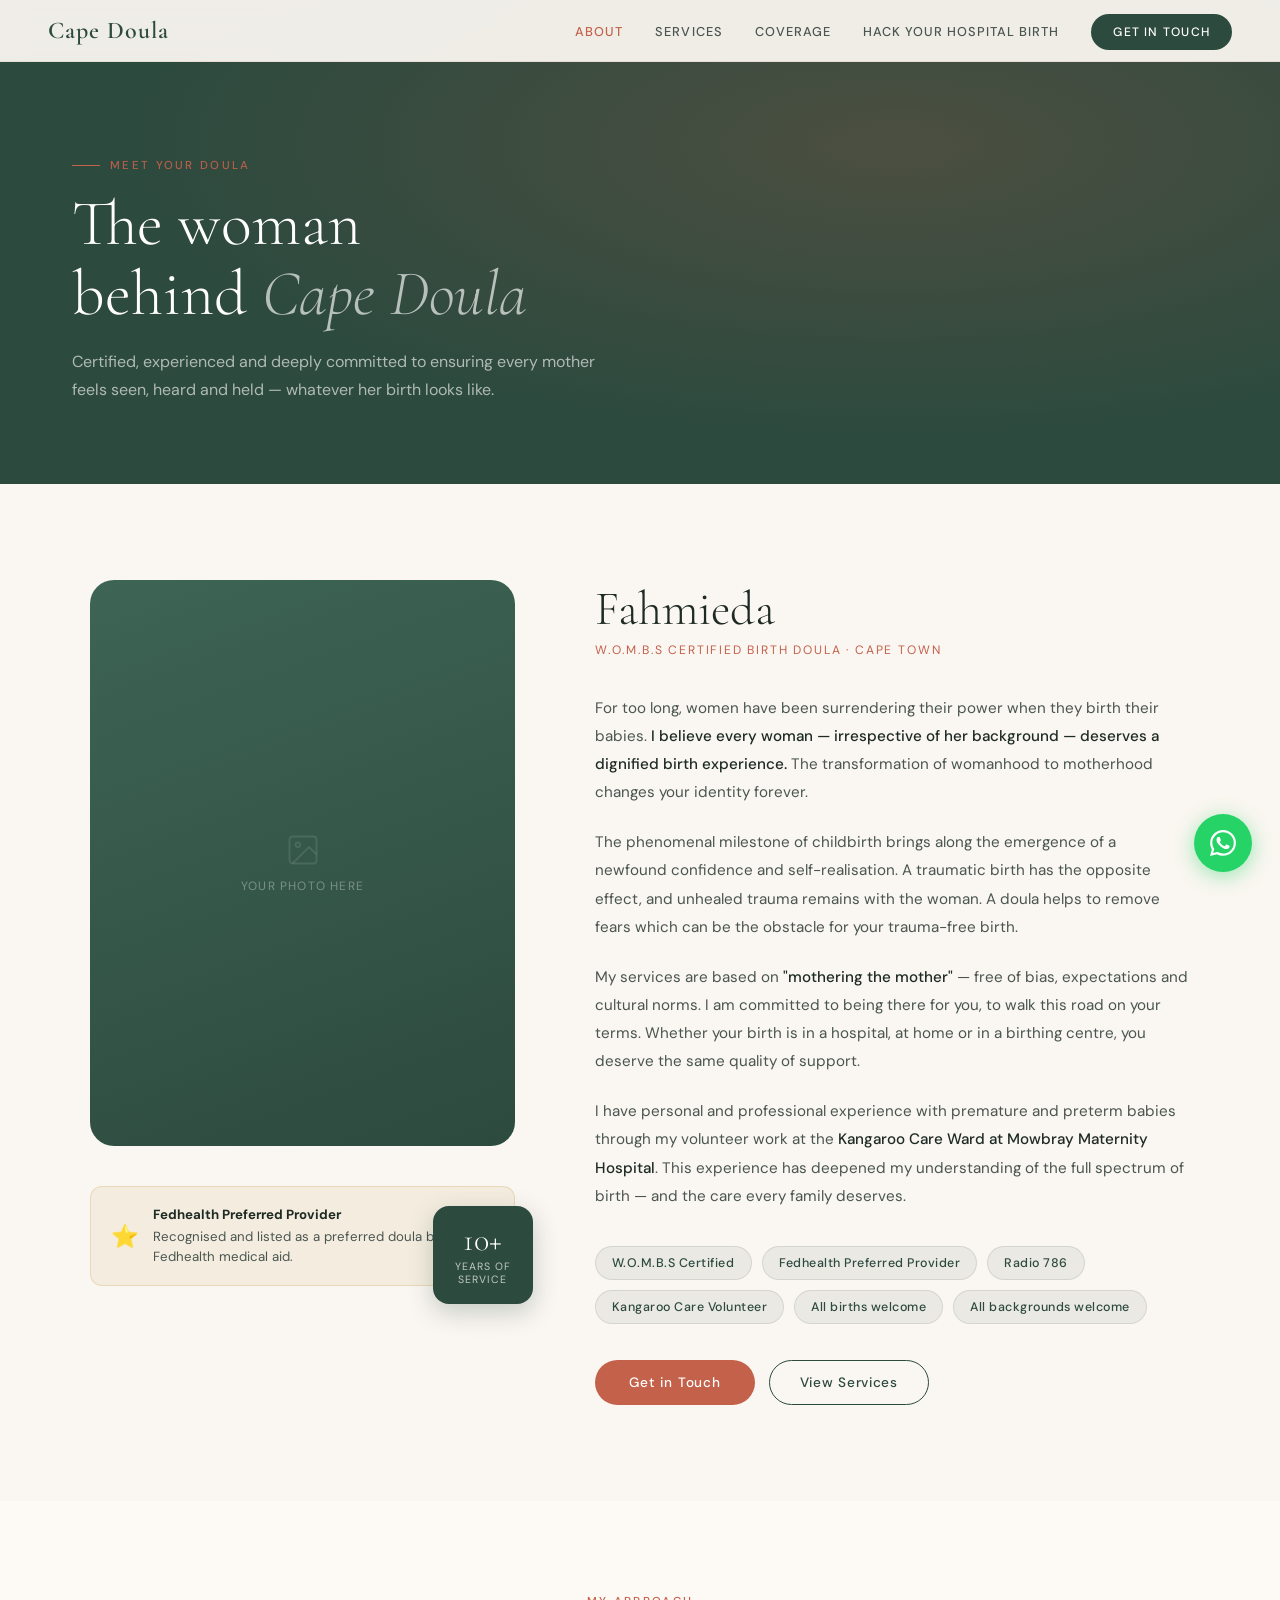
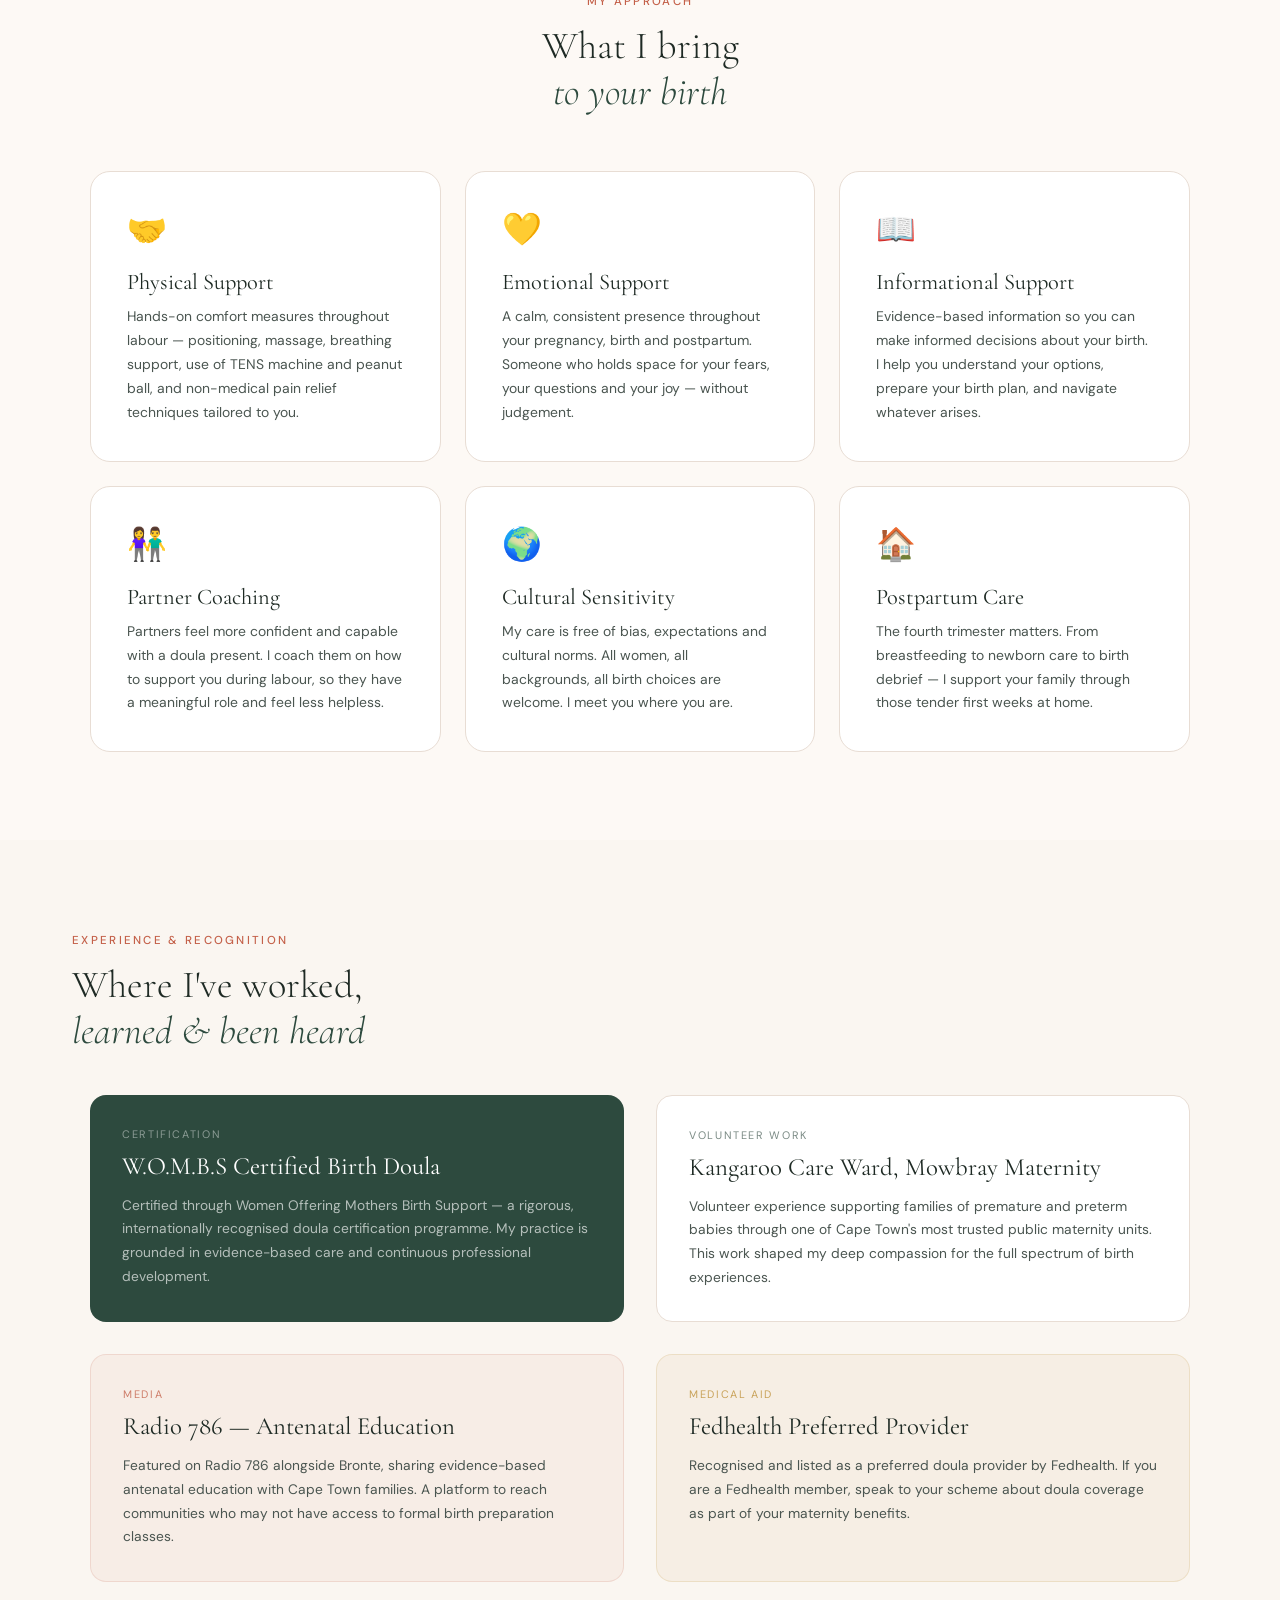
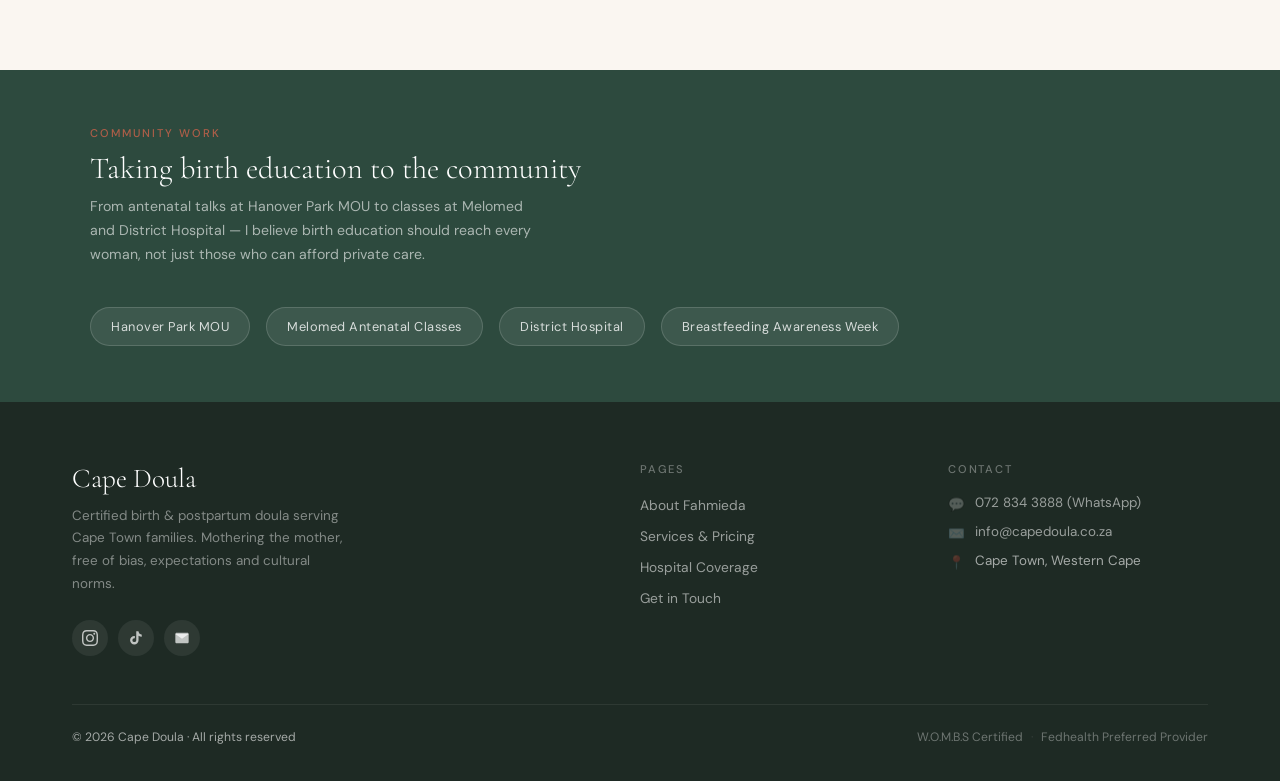
==== commit 96c1c532: "Add "Hack Your Hospital Birth" link to navigation in multiple pages" ====
--- a/about.html
+++ b/about.html
@@ -197,6 +197,7 @@
     <li><a href="about.html" class="active">About</a></li>
     <li><a href="services.html">Services</a></li>
     <li><a href="coverage.html">Coverage</a></li>
+    <li><a href="hack-your-hospital-birth.html">Hack Your Hospital Birth</a></li>
     <li><a href="contact.html" class="nav-cta">Get in Touch</a></li>
   </ul>
   <button class="nav-toggle" id="navToggle" aria-label="Toggle menu">
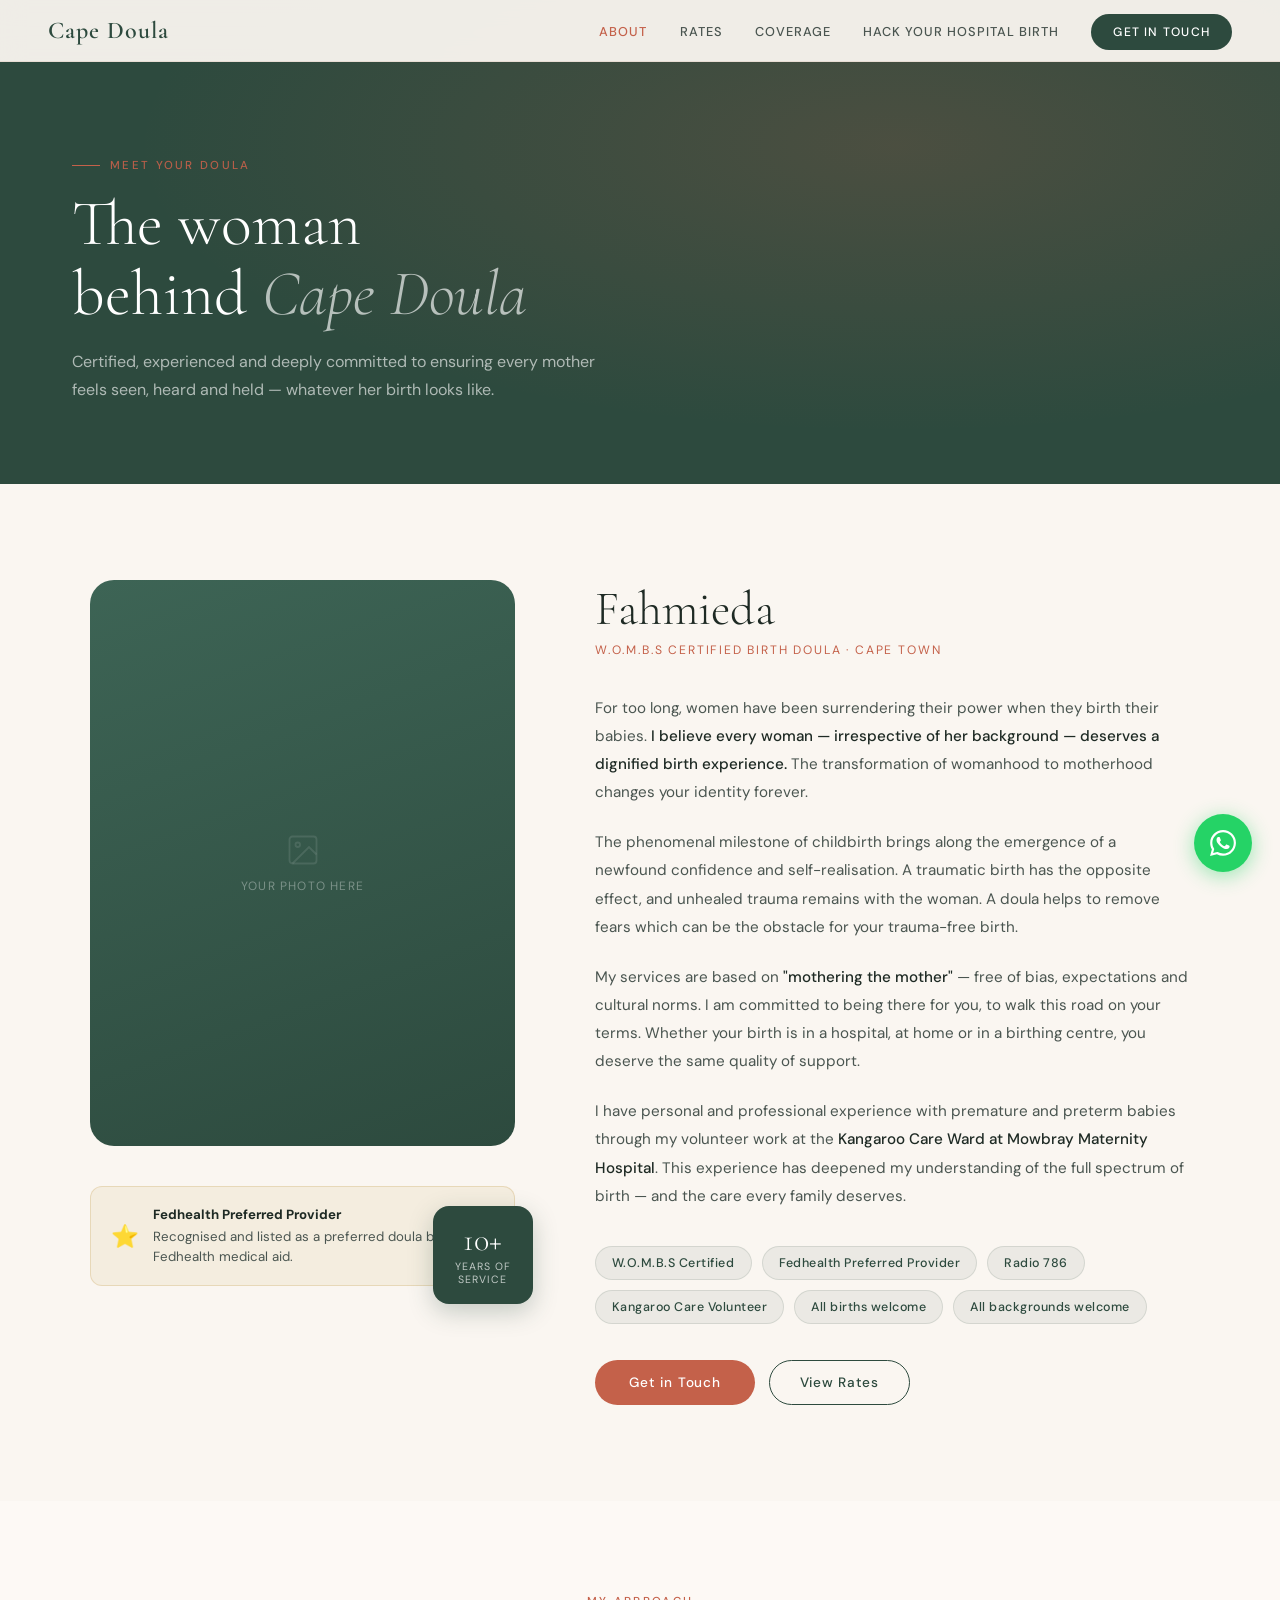
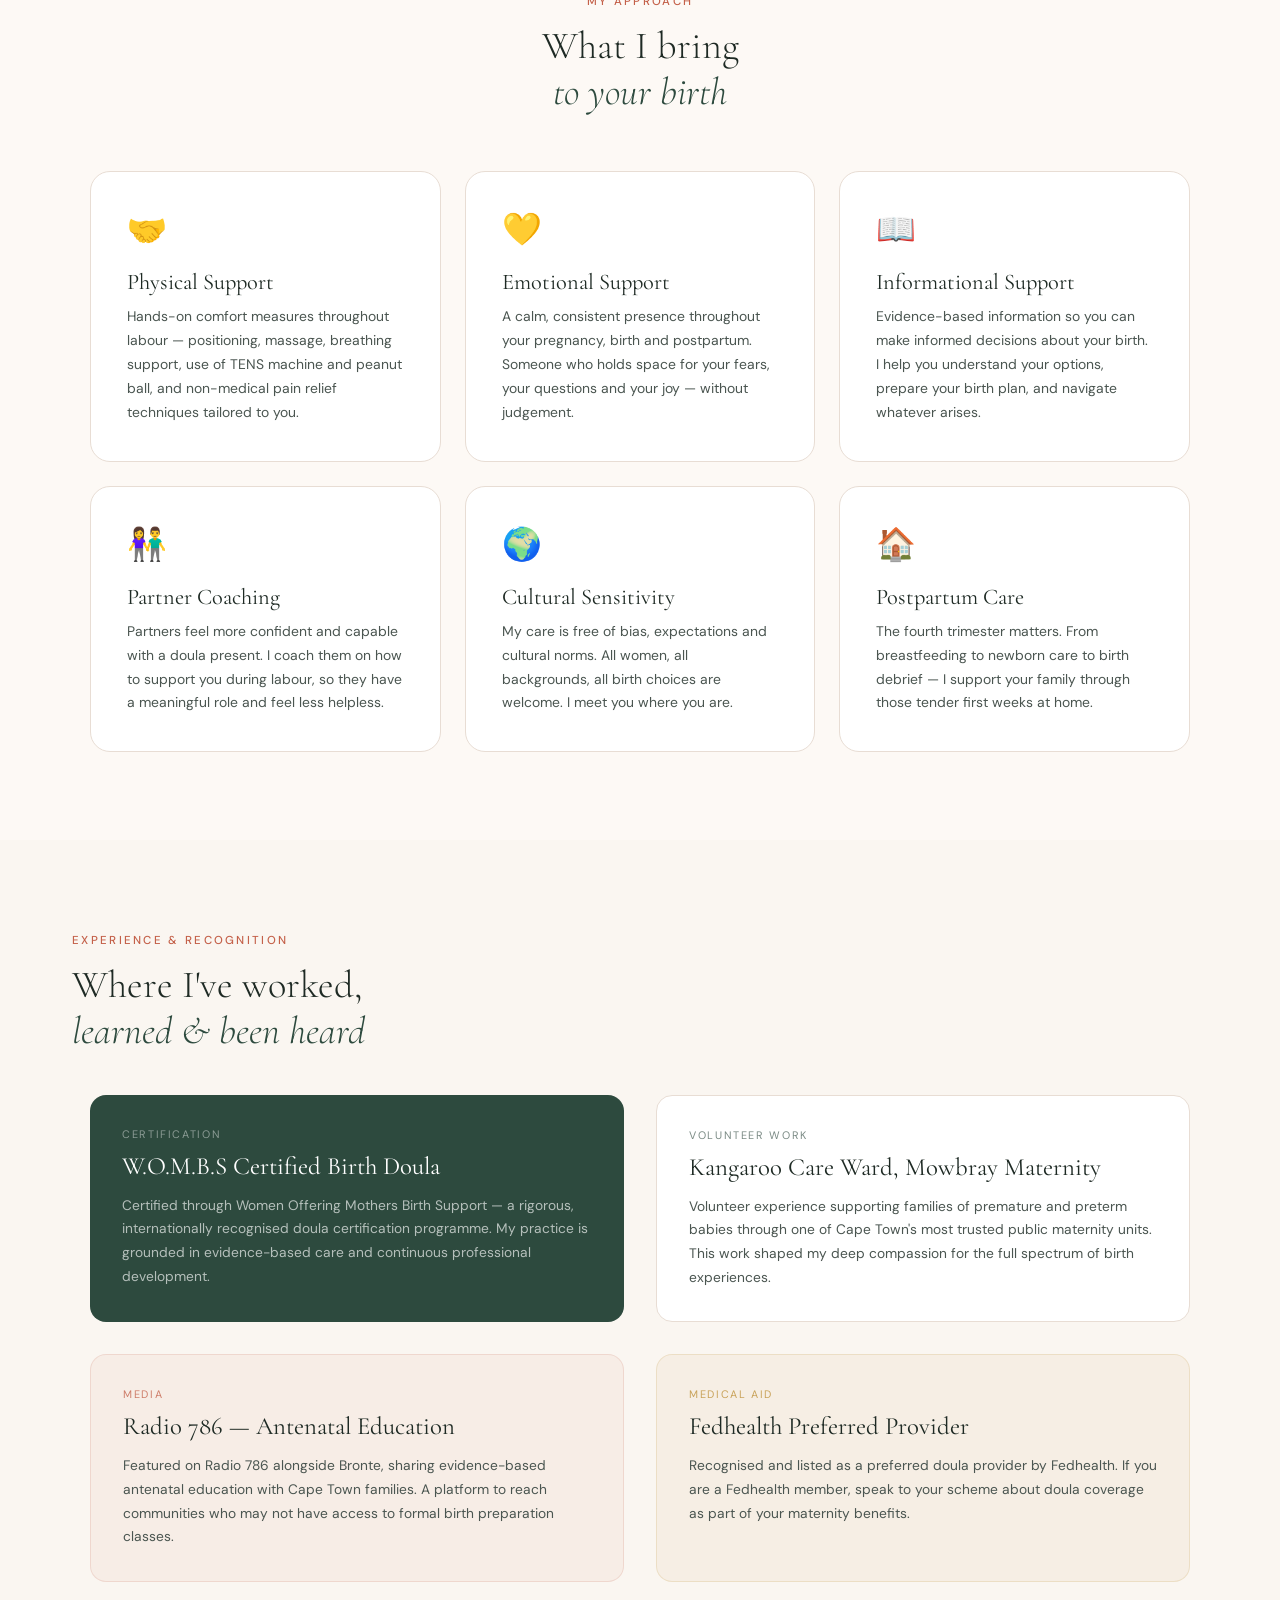
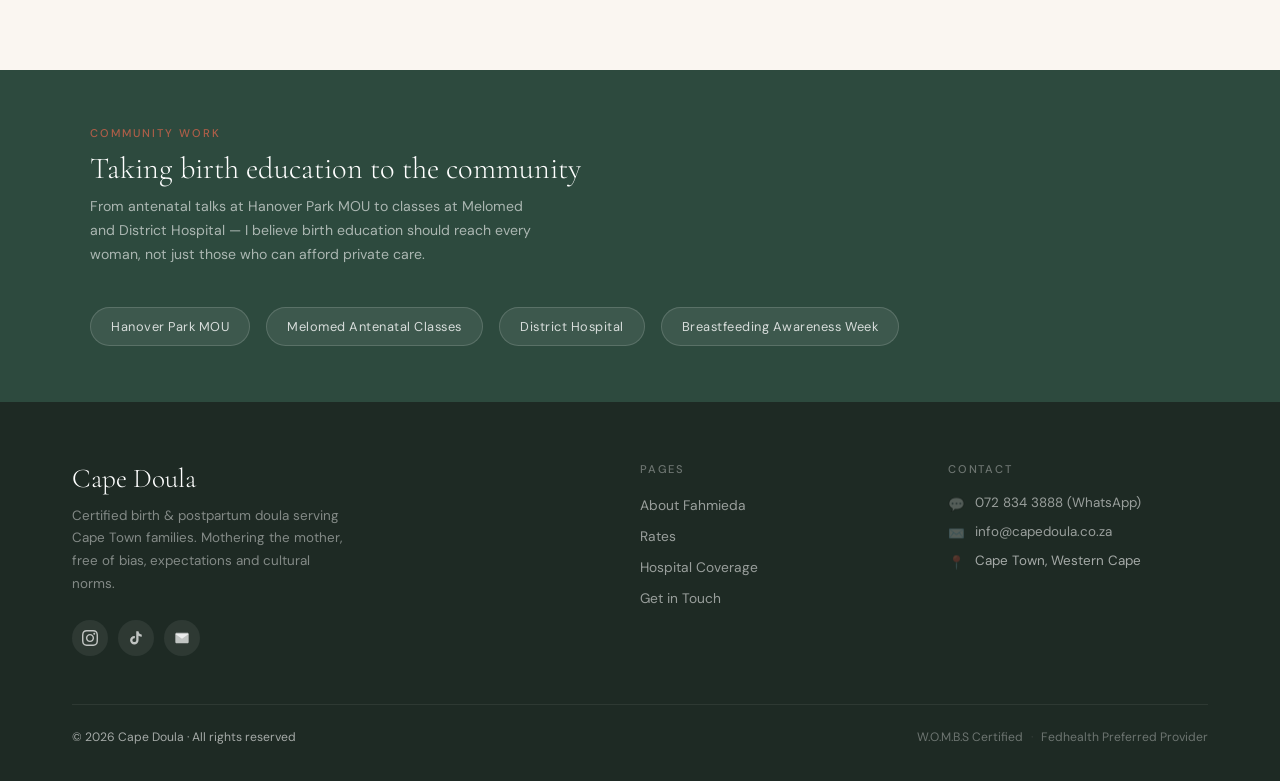
==== commit 43206432: "Change to rates" ====
--- a/about.html
+++ b/about.html
@@ -5,189 +5,8 @@
 <meta name="viewport" content="width=device-width, initial-scale=1.0">
 <title>About Fahmieda – Cape Doula</title>
 <link href="https://fonts.googleapis.com/css2?family=Cormorant+Garamond:ital,wght@0,300;0,400;0,600;1,300;1,400&family=DM+Sans:wght@300;400;500&display=swap" rel="stylesheet">
-<style>
-  :root {
-    --cream: #FAF6F1;
-    --warm-white: #FDF9F5;
-    --terracotta: #C4614A;
-    --forest: #2D4A3E;
-    --forest-mid: #3D6455;
-    --gold: #C49A4A;
-    --text-dark: #1E2A24;
-    --text-mid: #4A5550;
-    --text-light: #7A8A84;
-    --border: #E8DDD4;
-  }
-
-  *, *::before, *::after { box-sizing: border-box; margin: 0; padding: 0; }
-  html { scroll-behavior: smooth; }
-  body { font-family: 'DM Sans', sans-serif; background: var(--cream); color: var(--text-dark); overflow-x: hidden; }
-
-  /* NAV */
-  nav {
-    position: fixed; top: 0; left: 0; right: 0; z-index: 100;
-    display: flex; align-items: center; justify-content: space-between;
-    padding: 16px 48px; background: rgba(250,246,241,0.95); backdrop-filter: blur(12px);
-    border-bottom: 1px solid var(--border);
-  }
-  .nav-logo { font-family: 'Cormorant Garamond', serif; font-size: 1.5rem; font-weight: 600; color: var(--forest); letter-spacing: 0.04em; text-decoration: none; }
-  .nav-links { display: flex; gap: 32px; list-style: none; align-items: center; }
-  .nav-links a { font-size: 0.8rem; font-weight: 500; letter-spacing: 0.08em; text-transform: uppercase; color: var(--text-mid); text-decoration: none; transition: color 0.2s; }
-  .nav-links a:hover { color: var(--terracotta); }
-  .nav-links a.active { color: var(--terracotta); }
-  .nav-cta { background: var(--forest); color: #fff !important; padding: 10px 22px; border-radius: 40px; font-size: 0.76rem !important; letter-spacing: 0.1em !important; transition: background 0.2s !important; }
-  .nav-cta:hover { background: var(--forest-mid) !important; }
-  .nav-toggle { display: none; flex-direction: column; gap: 5px; background: none; border: none; cursor: pointer; padding: 4px; }
-  .nav-toggle span { display: block; width: 24px; height: 2px; background: var(--text-dark); border-radius: 2px; transition: all 0.3s; }
-  .nav-toggle.open span:nth-child(1) { transform: translateY(7px) rotate(45deg); }
-  .nav-toggle.open span:nth-child(2) { opacity: 0; }
-  .nav-toggle.open span:nth-child(3) { transform: translateY(-7px) rotate(-45deg); }
-
-  /* PAGE BANNER */
-  .page-banner { padding: 150px 72px 80px; background: var(--forest); position: relative; overflow: hidden; }
-  .page-banner::before { content: ''; position: absolute; inset: 0; background: radial-gradient(ellipse at 70% 30%, rgba(196,97,74,0.2) 0%, transparent 60%); pointer-events: none; }
-  .page-banner-inner { position: relative; max-width: 680px; }
-  .page-banner-eyebrow { font-size: 0.72rem; letter-spacing: 0.2em; text-transform: uppercase; color: rgba(196,97,74,0.9); font-weight: 500; margin-bottom: 16px; display: inline-flex; align-items: center; gap: 10px; }
-  .page-banner-eyebrow::before { content: ''; width: 28px; height: 1px; background: var(--terracotta); }
-  .page-banner h1 { font-family: 'Cormorant Garamond', serif; font-size: clamp(2.6rem, 5vw, 4.2rem); font-weight: 300; line-height: 1.1; color: #fff; margin-bottom: 18px; }
-  .page-banner h1 em { font-style: italic; color: rgba(255,255,255,0.65); }
-  .page-banner p { font-size: 1rem; line-height: 1.75; color: rgba(255,255,255,0.62); max-width: 540px; }
-
-  /* MAIN BIO */
-  .bio-section { padding: 96px 72px; }
-  .bio-grid { display: grid; grid-template-columns: 5fr 7fr; gap: 80px; align-items: start; max-width: 1100px; margin: 0 auto; }
-  .bio-photo-wrap { position: relative; }
-  .bio-photo {
-    width: 100%; aspect-ratio: 3/4; border-radius: 24px; overflow: hidden;
-    background: linear-gradient(160deg, #3D6455 0%, #2D4A3E 100%);
-    display: flex; flex-direction: column; align-items: center; justify-content: center;
-    color: rgba(255,255,255,0.35); font-size: 0.75rem; text-transform: uppercase; letter-spacing: 0.1em; text-align: center; padding: 20px;
-  }
-  .bio-photo svg { width: 36px; opacity: 0.3; margin-bottom: 10px; }
-  .bio-cert-pill {
-    position: absolute; bottom: -18px; right: -18px;
-    background: var(--forest); color: #fff; padding: 18px 22px; border-radius: 16px; text-align: center;
-    box-shadow: 0 8px 24px rgba(45,74,62,0.25);
-  }
-  .bio-cert-num { font-family: 'Cormorant Garamond', serif; font-size: 2rem; font-weight: 300; display: block; line-height: 1; }
-  .bio-cert-label { font-size: 0.66rem; letter-spacing: 0.1em; text-transform: uppercase; opacity: 0.7; margin-top: 4px; display: block; }
-  .bio-fedhealth {
-    margin-top: 40px; background: rgba(196,154,74,0.1); border: 1px solid rgba(196,154,74,0.25);
-    border-radius: 12px; padding: 18px 20px; display: flex; align-items: center; gap: 14px;
-  }
-  .bio-fedhealth-icon { font-size: 1.4rem; flex-shrink: 0; }
-  .bio-fedhealth-text { font-size: 0.83rem; line-height: 1.5; color: var(--text-mid); }
-  .bio-fedhealth-text strong { color: var(--text-dark); display: block; margin-bottom: 2px; }
-
-  .bio-content {}
-  .bio-name { font-family: 'Cormorant Garamond', serif; font-size: 3rem; font-weight: 300; color: var(--text-dark); margin-bottom: 4px; }
-  .bio-title { font-size: 0.76rem; letter-spacing: 0.15em; text-transform: uppercase; color: var(--terracotta); margin-bottom: 36px; }
-  .bio-para { font-size: 0.95rem; line-height: 1.85; color: var(--text-mid); margin-bottom: 22px; }
-  .bio-para strong { color: var(--text-dark); font-weight: 500; }
-  .bio-tags { display: flex; flex-wrap: wrap; gap: 10px; margin-top: 36px; margin-bottom: 36px; }
-  .bio-tag { background: rgba(45,74,62,0.07); color: var(--forest); padding: 8px 16px; border-radius: 40px; font-size: 0.78rem; letter-spacing: 0.04em; font-weight: 500; border: 1px solid rgba(45,74,62,0.12); }
-  .bio-cta { display: flex; gap: 14px; flex-wrap: wrap; }
-  .btn-primary { background: var(--terracotta); color: #fff; padding: 14px 34px; border-radius: 40px; font-size: 0.85rem; font-weight: 500; letter-spacing: 0.06em; text-decoration: none; display: inline-block; transition: background 0.2s, transform 0.15s; }
-  .btn-primary:hover { background: #b05540; transform: translateY(-1px); }
-  .btn-outline { border: 1.5px solid var(--forest); color: var(--forest); padding: 13px 30px; border-radius: 40px; font-size: 0.85rem; font-weight: 500; letter-spacing: 0.05em; text-decoration: none; display: inline-block; transition: all 0.2s; }
-  .btn-outline:hover { background: var(--forest); color: #fff; }
-
-  /* VALUES */
-  .values-section { padding: 88px 72px; background: var(--warm-white); }
-  .section-header { text-align: center; max-width: 580px; margin: 0 auto 56px; }
-  .section-eyebrow { display: inline-block; font-size: 0.72rem; letter-spacing: 0.2em; text-transform: uppercase; color: var(--terracotta); font-weight: 500; margin-bottom: 14px; }
-  .section-title { font-family: 'Cormorant Garamond', serif; font-size: clamp(1.9rem, 3vw, 2.9rem); font-weight: 300; line-height: 1.2; color: var(--text-dark); margin-bottom: 16px; }
-  .section-title em { font-style: italic; color: var(--forest); }
-  .values-grid { display: grid; grid-template-columns: repeat(3, 1fr); gap: 24px; max-width: 1100px; margin: 0 auto; }
-  .value-card { background: #fff; border-radius: 20px; padding: 36px; border: 1px solid var(--border); }
-  .value-icon { font-size: 2rem; margin-bottom: 18px; }
-  .value-title { font-family: 'Cormorant Garamond', serif; font-size: 1.4rem; font-weight: 400; color: var(--text-dark); margin-bottom: 10px; }
-  .value-desc { font-size: 0.87rem; line-height: 1.72; color: var(--text-mid); }
-
-  /* EXPERIENCE */
-  .exp-section { padding: 88px 72px; }
-  .exp-grid { display: grid; grid-template-columns: 1fr 1fr; gap: 32px; max-width: 1100px; margin: 0 auto; }
-  .exp-card { border-radius: 16px; padding: 32px; position: relative; overflow: hidden; }
-  .exp-card.dark { background: var(--forest); }
-  .exp-card.light { background: #fff; border: 1px solid var(--border); }
-  .exp-card.accent { background: rgba(196,97,74,0.06); border: 1px solid rgba(196,97,74,0.15); }
-  .exp-card.gold-bg { background: rgba(196,154,74,0.08); border: 1px solid rgba(196,154,74,0.2); }
-  .exp-eyebrow { font-size: 0.68rem; letter-spacing: 0.15em; text-transform: uppercase; margin-bottom: 10px; }
-  .exp-card.dark .exp-eyebrow { color: rgba(255,255,255,0.45); }
-  .exp-card.light .exp-eyebrow { color: var(--text-light); }
-  .exp-card.accent .exp-eyebrow { color: var(--terracotta); opacity: 0.8; }
-  .exp-card.gold-bg .exp-eyebrow { color: var(--gold); opacity: 0.9; }
-  .exp-title { font-family: 'Cormorant Garamond', serif; font-size: 1.55rem; font-weight: 400; margin-bottom: 12px; line-height: 1.25; }
-  .exp-card.dark .exp-title { color: #fff; }
-  .exp-card.light .exp-title, .exp-card.accent .exp-title, .exp-card.gold-bg .exp-title { color: var(--text-dark); }
-  .exp-desc { font-size: 0.86rem; line-height: 1.72; }
-  .exp-card.dark .exp-desc { color: rgba(255,255,255,0.65); }
-  .exp-card.light .exp-desc, .exp-card.accent .exp-desc, .exp-card.gold-bg .exp-desc { color: var(--text-mid); }
-
-  /* MEDIA STRIP */
-  .media-strip { background: var(--forest); padding: 56px 72px; }
-  .media-inner { max-width: 1100px; margin: 0 auto; display: flex; align-items: center; justify-content: space-between; gap: 40px; flex-wrap: wrap; }
-  .media-text {}
-  .media-eyebrow { font-size: 0.7rem; letter-spacing: 0.18em; text-transform: uppercase; color: rgba(196,97,74,0.85); font-weight: 500; margin-bottom: 10px; }
-  .media-title { font-family: 'Cormorant Garamond', serif; font-size: 1.9rem; font-weight: 300; color: #fff; margin-bottom: 8px; }
-  .media-desc { font-size: 0.88rem; line-height: 1.7; color: rgba(255,255,255,0.6); max-width: 460px; }
-  .media-items { display: flex; gap: 16px; flex-wrap: wrap; }
-  .media-pill { background: rgba(255,255,255,0.08); border: 1px solid rgba(255,255,255,0.15); color: rgba(255,255,255,0.8); padding: 10px 20px; border-radius: 40px; font-size: 0.8rem; letter-spacing: 0.04em; }
-
-  /* STICKY WHATSAPP */
-  .sticky-wa { position: fixed; bottom: 28px; right: 28px; z-index: 200; background: #25D366; color: #fff; width: 58px; height: 58px; border-radius: 50%; display: flex; align-items: center; justify-content: center; box-shadow: 0 4px 20px rgba(37,211,102,0.45); text-decoration: none; transition: transform 0.2s; }
-  .sticky-wa:hover { transform: scale(1.1); }
-  .sticky-wa svg { width: 26px; height: 26px; fill: #fff; }
-
-  /* FOOTER */
-  footer { background: var(--text-dark); padding: 60px 72px 36px; color: rgba(255,255,255,0.6); }
-  .footer-inner { display: grid; grid-template-columns: 2fr 1fr 1fr; gap: 48px; margin-bottom: 48px; }
-  .footer-brand { font-family: 'Cormorant Garamond', serif; font-size: 1.7rem; font-weight: 300; color: #fff; margin-bottom: 10px; }
-  .footer-tagline { font-size: 0.84rem; line-height: 1.7; color: rgba(255,255,255,0.45); margin-bottom: 24px; max-width: 280px; }
-  .footer-social { display: flex; gap: 10px; }
-  .footer-social a { width: 36px; height: 36px; border-radius: 50%; background: rgba(255,255,255,0.07); display: flex; align-items: center; justify-content: center; text-decoration: none; transition: background 0.2s; }
-  .footer-social a:hover { background: var(--terracotta); }
-  .footer-social svg { width: 16px; height: 16px; fill: rgba(255,255,255,0.7); }
-  .footer-col-title { font-size: 0.7rem; letter-spacing: 0.16em; text-transform: uppercase; color: rgba(255,255,255,0.35); margin-bottom: 18px; font-weight: 500; }
-  .footer-links { list-style: none; display: flex; flex-direction: column; gap: 10px; }
-  .footer-links a { color: rgba(255,255,255,0.55); text-decoration: none; font-size: 0.86rem; transition: color 0.2s; }
-  .footer-links a:hover { color: #fff; }
-  .footer-contact-item { display: flex; gap: 10px; font-size: 0.84rem; margin-bottom: 10px; align-items: flex-start; }
-  .footer-contact-icon { opacity: 0.4; flex-shrink: 0; margin-top: 2px; }
-  .footer-bottom { border-top: 1px solid rgba(255,255,255,0.07); padding-top: 24px; display: flex; justify-content: space-between; align-items: center; font-size: 0.76rem; }
-  .footer-cert-line { display: flex; align-items: center; gap: 8px; color: rgba(255,255,255,0.35); }
-
-  /* RESPONSIVE */
-  @media (max-width: 768px) {
-    nav { padding: 14px 24px; }
-    .nav-links { display: none; flex-direction: column; position: absolute; top: 100%; left: 0; right: 0; background: rgba(250,246,241,0.98); backdrop-filter: blur(12px); padding: 20px 24px 28px; gap: 0; border-bottom: 1px solid var(--border); }
-    .nav-links.open { display: flex; }
-    .nav-links li { border-bottom: 1px solid var(--border); }
-    .nav-links a { display: block; padding: 13px 0; }
-    .nav-links .nav-cta { margin-top: 12px; display: inline-block; text-align: center; }
-    .nav-toggle { display: flex; }
-
-    .page-banner { padding: 120px 24px 60px; }
-    .bio-section { padding: 60px 24px; }
-    .bio-grid { grid-template-columns: 1fr; gap: 48px; }
-    .bio-photo { aspect-ratio: 4/3; }
-    .bio-cert-pill { right: 0; bottom: -16px; }
-    .bio-fedhealth { margin-top: 50px; }
-    .values-section { padding: 60px 24px; }
-    .values-grid { grid-template-columns: 1fr; }
-    .exp-section { padding: 60px 24px; }
-    .exp-grid { grid-template-columns: 1fr; }
-    .media-strip { padding: 48px 24px; }
-    .media-inner { flex-direction: column; align-items: flex-start; }
-    footer { padding: 48px 24px 28px; }
-    .footer-inner { grid-template-columns: 1fr; gap: 36px; }
-    .footer-bottom { flex-direction: column; gap: 10px; text-align: center; }
-    .footer-cert-line { flex-direction: column; gap: 4px; }
-    .sticky-wa { bottom: 20px; right: 20px; width: 52px; height: 52px; }
-    .bio-cta { flex-direction: column; }
-    .bio-cta a { text-align: center; }
-  }
-</style>
+<link rel="stylesheet" href="assets/css/site.css">
+<link rel="stylesheet" href="assets/css/about.css">
 </head>
 <body>
 
@@ -195,7 +14,7 @@
   <a href="index.html" class="nav-logo">Cape Doula</a>
   <ul class="nav-links" id="navLinks">
     <li><a href="about.html" class="active">About</a></li>
-    <li><a href="services.html">Services</a></li>
+    <li><a href="rates.html">Rates</a></li>
     <li><a href="coverage.html">Coverage</a></li>
     <li><a href="hack-your-hospital-birth.html">Hack Your Hospital Birth</a></li>
     <li><a href="contact.html" class="nav-cta">Get in Touch</a></li>
@@ -255,7 +74,7 @@
       </div>
       <div class="bio-cta">
         <a href="contact.html" class="btn-primary">Get in Touch</a>
-        <a href="services.html" class="btn-outline">View Services</a>
+        <a href="rates.html" class="btn-outline">View Rates</a>
       </div>
     </div>
   </div>
@@ -369,7 +188,7 @@
       <div class="footer-col-title">Pages</div>
       <ul class="footer-links">
         <li><a href="about.html">About Fahmieda</a></li>
-        <li><a href="services.html">Services & Pricing</a></li>
+        <li><a href="rates.html">Rates</a></li>
         <li><a href="coverage.html">Hospital Coverage</a></li>
         <li><a href="contact.html">Get in Touch</a></li>
       </ul>
@@ -387,10 +206,7 @@
   </div>
 </footer>
 
-<script>
-  const toggle = document.getElementById('navToggle');
-  const links = document.getElementById('navLinks');
-  toggle.addEventListener('click', () => { toggle.classList.toggle('open'); links.classList.toggle('open'); });
-</script>
+<script src="assets/js/site.js"></script>
 </body>
 </html>
+
--- a/assets/css/site.css
+++ b/assets/css/site.css
@@ -0,0 +1,96 @@
+:root {
+  --cream: #FAF6F1;
+  --warm-white: #FDF9F5;
+  --terracotta: #C4614A;
+  --forest: #2D4A3E;
+  --forest-mid: #3D6455;
+  --gold: #C49A4A;
+  --text-dark: #1E2A24;
+  --text-mid: #4A5550;
+  --text-light: #7A8A84;
+  --border: #E8DDD4;
+}
+
+*, *::before, *::after { box-sizing: border-box; margin: 0; padding: 0; }
+html { scroll-behavior: smooth; }
+body { font-family: 'DM Sans', sans-serif; background: var(--cream); color: var(--text-dark); overflow-x: hidden; }
+
+/* NAV */
+nav {
+  position: fixed; top: 0; left: 0; right: 0; z-index: 100;
+  display: flex; align-items: center; justify-content: space-between;
+  padding: 16px 48px;
+  background: rgba(250,246,241,0.95); backdrop-filter: blur(12px);
+  border-bottom: 1px solid var(--border);
+}
+.nav-logo {
+  font-family: 'Cormorant Garamond', serif; font-size: 1.5rem; font-weight: 600;
+  color: var(--forest); letter-spacing: 0.04em; text-decoration: none;
+}
+.nav-links { display: flex; gap: 32px; list-style: none; align-items: center; }
+.nav-links a {
+  font-size: 0.8rem; font-weight: 500; letter-spacing: 0.08em;
+  text-transform: uppercase; color: var(--text-mid); text-decoration: none; transition: color 0.2s;
+}
+.nav-links a:hover,
+.nav-links a.active { color: var(--terracotta); }
+.nav-cta {
+  background: var(--forest); color: #fff !important; padding: 10px 22px;
+  border-radius: 40px; font-size: 0.76rem !important; letter-spacing: 0.1em !important;
+  transition: background 0.2s !important;
+}
+.nav-cta:hover { background: var(--forest-mid) !important; }
+.nav-toggle {
+  display: none; flex-direction: column; gap: 5px;
+  background: none; border: none; cursor: pointer; padding: 4px;
+}
+.nav-toggle span { display: block; width: 24px; height: 2px; background: var(--text-dark); border-radius: 2px; transition: all 0.3s; }
+.nav-toggle.open span:nth-child(1) { transform: translateY(7px) rotate(45deg); }
+.nav-toggle.open span:nth-child(2) { opacity: 0; }
+.nav-toggle.open span:nth-child(3) { transform: translateY(-7px) rotate(-45deg); }
+
+/* STICKY WHATSAPP */
+.sticky-wa {
+  position: fixed; bottom: 28px; right: 28px; z-index: 200;
+  background: #25D366; color: #fff; width: 58px; height: 58px;
+  border-radius: 50%; display: flex; align-items: center; justify-content: center;
+  box-shadow: 0 4px 20px rgba(37,211,102,0.45); text-decoration: none;
+  transition: transform 0.2s;
+}
+.sticky-wa:hover { transform: scale(1.1); }
+.sticky-wa svg { width: 26px; height: 26px; fill: #fff; }
+
+/* FOOTER */
+footer { background: var(--text-dark); padding: 60px 72px 36px; color: rgba(255,255,255,0.6); }
+.footer-inner { display: grid; grid-template-columns: 2fr 1fr 1fr; gap: 48px; margin-bottom: 48px; }
+.footer-brand { font-family: 'Cormorant Garamond', serif; font-size: 1.7rem; font-weight: 300; color: #fff; margin-bottom: 10px; }
+.footer-tagline { font-size: 0.84rem; line-height: 1.7; color: rgba(255,255,255,0.45); margin-bottom: 24px; max-width: 280px; }
+.footer-social { display: flex; gap: 10px; }
+.footer-social a { width: 36px; height: 36px; border-radius: 50%; background: rgba(255,255,255,0.07); display: flex; align-items: center; justify-content: center; text-decoration: none; transition: background 0.2s; }
+.footer-social a:hover { background: var(--terracotta); }
+.footer-social svg { width: 16px; height: 16px; fill: rgba(255,255,255,0.7); }
+.footer-col-title { font-size: 0.7rem; letter-spacing: 0.16em; text-transform: uppercase; color: rgba(255,255,255,0.35); margin-bottom: 18px; font-weight: 500; }
+.footer-links { list-style: none; display: flex; flex-direction: column; gap: 10px; }
+.footer-links a { color: rgba(255,255,255,0.55); text-decoration: none; font-size: 0.86rem; transition: color 0.2s; }
+.footer-links a:hover { color: #fff; }
+.footer-contact-item { display: flex; gap: 10px; font-size: 0.84rem; margin-bottom: 10px; align-items: flex-start; }
+.footer-contact-icon { opacity: 0.4; flex-shrink: 0; margin-top: 2px; }
+.footer-bottom { border-top: 1px solid rgba(255,255,255,0.07); padding-top: 24px; display: flex; justify-content: space-between; align-items: center; font-size: 0.76rem; }
+.footer-cert-line { display: flex; align-items: center; gap: 8px; color: rgba(255,255,255,0.35); }
+
+@media (max-width: 768px) {
+  nav { padding: 14px 24px; }
+  .nav-links { display: none; flex-direction: column; position: absolute; top: 100%; left: 0; right: 0; background: rgba(250,246,241,0.98); backdrop-filter: blur(12px); padding: 20px 24px 28px; gap: 0; border-bottom: 1px solid var(--border); }
+  .nav-links.open { display: flex; }
+  .nav-links li { border-bottom: 1px solid var(--border); }
+  .nav-links a { display: block; padding: 13px 0; }
+  .nav-links .nav-cta { margin-top: 12px; display: inline-block; text-align: center; }
+  .nav-toggle { display: flex; }
+
+  footer { padding: 48px 24px 28px; }
+  .footer-inner { grid-template-columns: 1fr; gap: 36px; }
+  .footer-bottom { flex-direction: column; gap: 10px; text-align: center; }
+  .footer-cert-line { flex-direction: column; gap: 4px; }
+
+  .sticky-wa { bottom: 20px; right: 20px; width: 52px; height: 52px; }
+}
--- a/assets/css/about.css
+++ b/assets/css/about.css
@@ -0,0 +1,106 @@
+/* PAGE BANNER */
+  .page-banner { padding: 150px 72px 80px; background: var(--forest); position: relative; overflow: hidden; }
+  .page-banner::before { content: ''; position: absolute; inset: 0; background: radial-gradient(ellipse at 70% 30%, rgba(196,97,74,0.2) 0%, transparent 60%); pointer-events: none; }
+  .page-banner-inner { position: relative; max-width: 680px; }
+  .page-banner-eyebrow { font-size: 0.72rem; letter-spacing: 0.2em; text-transform: uppercase; color: rgba(196,97,74,0.9); font-weight: 500; margin-bottom: 16px; display: inline-flex; align-items: center; gap: 10px; }
+  .page-banner-eyebrow::before { content: ''; width: 28px; height: 1px; background: var(--terracotta); }
+  .page-banner h1 { font-family: 'Cormorant Garamond', serif; font-size: clamp(2.6rem, 5vw, 4.2rem); font-weight: 300; line-height: 1.1; color: #fff; margin-bottom: 18px; }
+  .page-banner h1 em { font-style: italic; color: rgba(255,255,255,0.65); }
+  .page-banner p { font-size: 1rem; line-height: 1.75; color: rgba(255,255,255,0.62); max-width: 540px; }
+
+  /* MAIN BIO */
+  .bio-section { padding: 96px 72px; }
+  .bio-grid { display: grid; grid-template-columns: 5fr 7fr; gap: 80px; align-items: start; max-width: 1100px; margin: 0 auto; }
+  .bio-photo-wrap { position: relative; }
+  .bio-photo {
+    width: 100%; aspect-ratio: 3/4; border-radius: 24px; overflow: hidden;
+    background: linear-gradient(160deg, #3D6455 0%, #2D4A3E 100%);
+    display: flex; flex-direction: column; align-items: center; justify-content: center;
+    color: rgba(255,255,255,0.35); font-size: 0.75rem; text-transform: uppercase; letter-spacing: 0.1em; text-align: center; padding: 20px;
+  }
+  .bio-photo svg { width: 36px; opacity: 0.3; margin-bottom: 10px; }
+  .bio-cert-pill {
+    position: absolute; bottom: -18px; right: -18px;
+    background: var(--forest); color: #fff; padding: 18px 22px; border-radius: 16px; text-align: center;
+    box-shadow: 0 8px 24px rgba(45,74,62,0.25);
+  }
+  .bio-cert-num { font-family: 'Cormorant Garamond', serif; font-size: 2rem; font-weight: 300; display: block; line-height: 1; }
+  .bio-cert-label { font-size: 0.66rem; letter-spacing: 0.1em; text-transform: uppercase; opacity: 0.7; margin-top: 4px; display: block; }
+  .bio-fedhealth {
+    margin-top: 40px; background: rgba(196,154,74,0.1); border: 1px solid rgba(196,154,74,0.25);
+    border-radius: 12px; padding: 18px 20px; display: flex; align-items: center; gap: 14px;
+  }
+  .bio-fedhealth-icon { font-size: 1.4rem; flex-shrink: 0; }
+  .bio-fedhealth-text { font-size: 0.83rem; line-height: 1.5; color: var(--text-mid); }
+  .bio-fedhealth-text strong { color: var(--text-dark); display: block; margin-bottom: 2px; }
+
+  .bio-name { font-family: 'Cormorant Garamond', serif; font-size: 3rem; font-weight: 300; color: var(--text-dark); margin-bottom: 4px; }
+  .bio-title { font-size: 0.76rem; letter-spacing: 0.15em; text-transform: uppercase; color: var(--terracotta); margin-bottom: 36px; }
+  .bio-para { font-size: 0.95rem; line-height: 1.85; color: var(--text-mid); margin-bottom: 22px; }
+  .bio-para strong { color: var(--text-dark); font-weight: 500; }
+  .bio-tags { display: flex; flex-wrap: wrap; gap: 10px; margin-top: 36px; margin-bottom: 36px; }
+  .bio-tag { background: rgba(45,74,62,0.07); color: var(--forest); padding: 8px 16px; border-radius: 40px; font-size: 0.78rem; letter-spacing: 0.04em; font-weight: 500; border: 1px solid rgba(45,74,62,0.12); }
+  .bio-cta { display: flex; gap: 14px; flex-wrap: wrap; }
+  .btn-primary { background: var(--terracotta); color: #fff; padding: 14px 34px; border-radius: 40px; font-size: 0.85rem; font-weight: 500; letter-spacing: 0.06em; text-decoration: none; display: inline-block; transition: background 0.2s, transform 0.15s; }
+  .btn-primary:hover { background: #b05540; transform: translateY(-1px); }
+  .btn-outline { border: 1.5px solid var(--forest); color: var(--forest); padding: 13px 30px; border-radius: 40px; font-size: 0.85rem; font-weight: 500; letter-spacing: 0.05em; text-decoration: none; display: inline-block; transition: all 0.2s; }
+  .btn-outline:hover { background: var(--forest); color: #fff; }
+
+  /* VALUES */
+  .values-section { padding: 88px 72px; background: var(--warm-white); }
+  .section-header { text-align: center; max-width: 580px; margin: 0 auto 56px; }
+  .section-eyebrow { display: inline-block; font-size: 0.72rem; letter-spacing: 0.2em; text-transform: uppercase; color: var(--terracotta); font-weight: 500; margin-bottom: 14px; }
+  .section-title { font-family: 'Cormorant Garamond', serif; font-size: clamp(1.9rem, 3vw, 2.9rem); font-weight: 300; line-height: 1.2; color: var(--text-dark); margin-bottom: 16px; }
+  .section-title em { font-style: italic; color: var(--forest); }
+  .values-grid { display: grid; grid-template-columns: repeat(3, 1fr); gap: 24px; max-width: 1100px; margin: 0 auto; }
+  .value-card { background: #fff; border-radius: 20px; padding: 36px; border: 1px solid var(--border); }
+  .value-icon { font-size: 2rem; margin-bottom: 18px; }
+  .value-title { font-family: 'Cormorant Garamond', serif; font-size: 1.4rem; font-weight: 400; color: var(--text-dark); margin-bottom: 10px; }
+  .value-desc { font-size: 0.87rem; line-height: 1.72; color: var(--text-mid); }
+
+  /* EXPERIENCE */
+  .exp-section { padding: 88px 72px; }
+  .exp-grid { display: grid; grid-template-columns: 1fr 1fr; gap: 32px; max-width: 1100px; margin: 0 auto; }
+  .exp-card { border-radius: 16px; padding: 32px; position: relative; overflow: hidden; }
+  .exp-card.dark { background: var(--forest); }
+  .exp-card.light { background: #fff; border: 1px solid var(--border); }
+  .exp-card.accent { background: rgba(196,97,74,0.06); border: 1px solid rgba(196,97,74,0.15); }
+  .exp-card.gold-bg { background: rgba(196,154,74,0.08); border: 1px solid rgba(196,154,74,0.2); }
+  .exp-eyebrow { font-size: 0.68rem; letter-spacing: 0.15em; text-transform: uppercase; margin-bottom: 10px; }
+  .exp-card.dark .exp-eyebrow { color: rgba(255,255,255,0.45); }
+  .exp-card.light .exp-eyebrow { color: var(--text-light); }
+  .exp-card.accent .exp-eyebrow { color: var(--terracotta); opacity: 0.8; }
+  .exp-card.gold-bg .exp-eyebrow { color: var(--gold); opacity: 0.9; }
+  .exp-title { font-family: 'Cormorant Garamond', serif; font-size: 1.55rem; font-weight: 400; margin-bottom: 12px; line-height: 1.25; }
+  .exp-card.dark .exp-title { color: #fff; }
+  .exp-card.light .exp-title, .exp-card.accent .exp-title, .exp-card.gold-bg .exp-title { color: var(--text-dark); }
+  .exp-desc { font-size: 0.86rem; line-height: 1.72; }
+  .exp-card.dark .exp-desc { color: rgba(255,255,255,0.65); }
+  .exp-card.light .exp-desc, .exp-card.accent .exp-desc, .exp-card.gold-bg .exp-desc { color: var(--text-mid); }
+
+  /* MEDIA STRIP */
+  .media-strip { background: var(--forest); padding: 56px 72px; }
+  .media-inner { max-width: 1100px; margin: 0 auto; display: flex; align-items: center; justify-content: space-between; gap: 40px; flex-wrap: wrap; }
+  .media-eyebrow { font-size: 0.7rem; letter-spacing: 0.18em; text-transform: uppercase; color: rgba(196,97,74,0.85); font-weight: 500; margin-bottom: 10px; }
+  .media-title { font-family: 'Cormorant Garamond', serif; font-size: 1.9rem; font-weight: 300; color: #fff; margin-bottom: 8px; }
+  .media-desc { font-size: 0.88rem; line-height: 1.7; color: rgba(255,255,255,0.6); max-width: 460px; }
+  .media-items { display: flex; gap: 16px; flex-wrap: wrap; }
+  .media-pill { background: rgba(255,255,255,0.08); border: 1px solid rgba(255,255,255,0.15); color: rgba(255,255,255,0.8); padding: 10px 20px; border-radius: 40px; font-size: 0.8rem; letter-spacing: 0.04em; }
+
+  /* RESPONSIVE */
+  @media (max-width: 768px) {
+    .page-banner { padding: 120px 24px 60px; }
+    .bio-section { padding: 60px 24px; }
+    .bio-grid { grid-template-columns: 1fr; gap: 48px; }
+    .bio-photo { aspect-ratio: 4/3; }
+    .bio-cert-pill { right: 0; bottom: -16px; }
+    .bio-fedhealth { margin-top: 50px; }
+    .values-section { padding: 60px 24px; }
+    .values-grid { grid-template-columns: 1fr; }
+    .exp-section { padding: 60px 24px; }
+    .exp-grid { grid-template-columns: 1fr; }
+    .media-strip { padding: 48px 24px; }
+    .media-inner { flex-direction: column; align-items: flex-start; }
+    .bio-cta { flex-direction: column; }
+    .bio-cta a { text-align: center; }
+  }
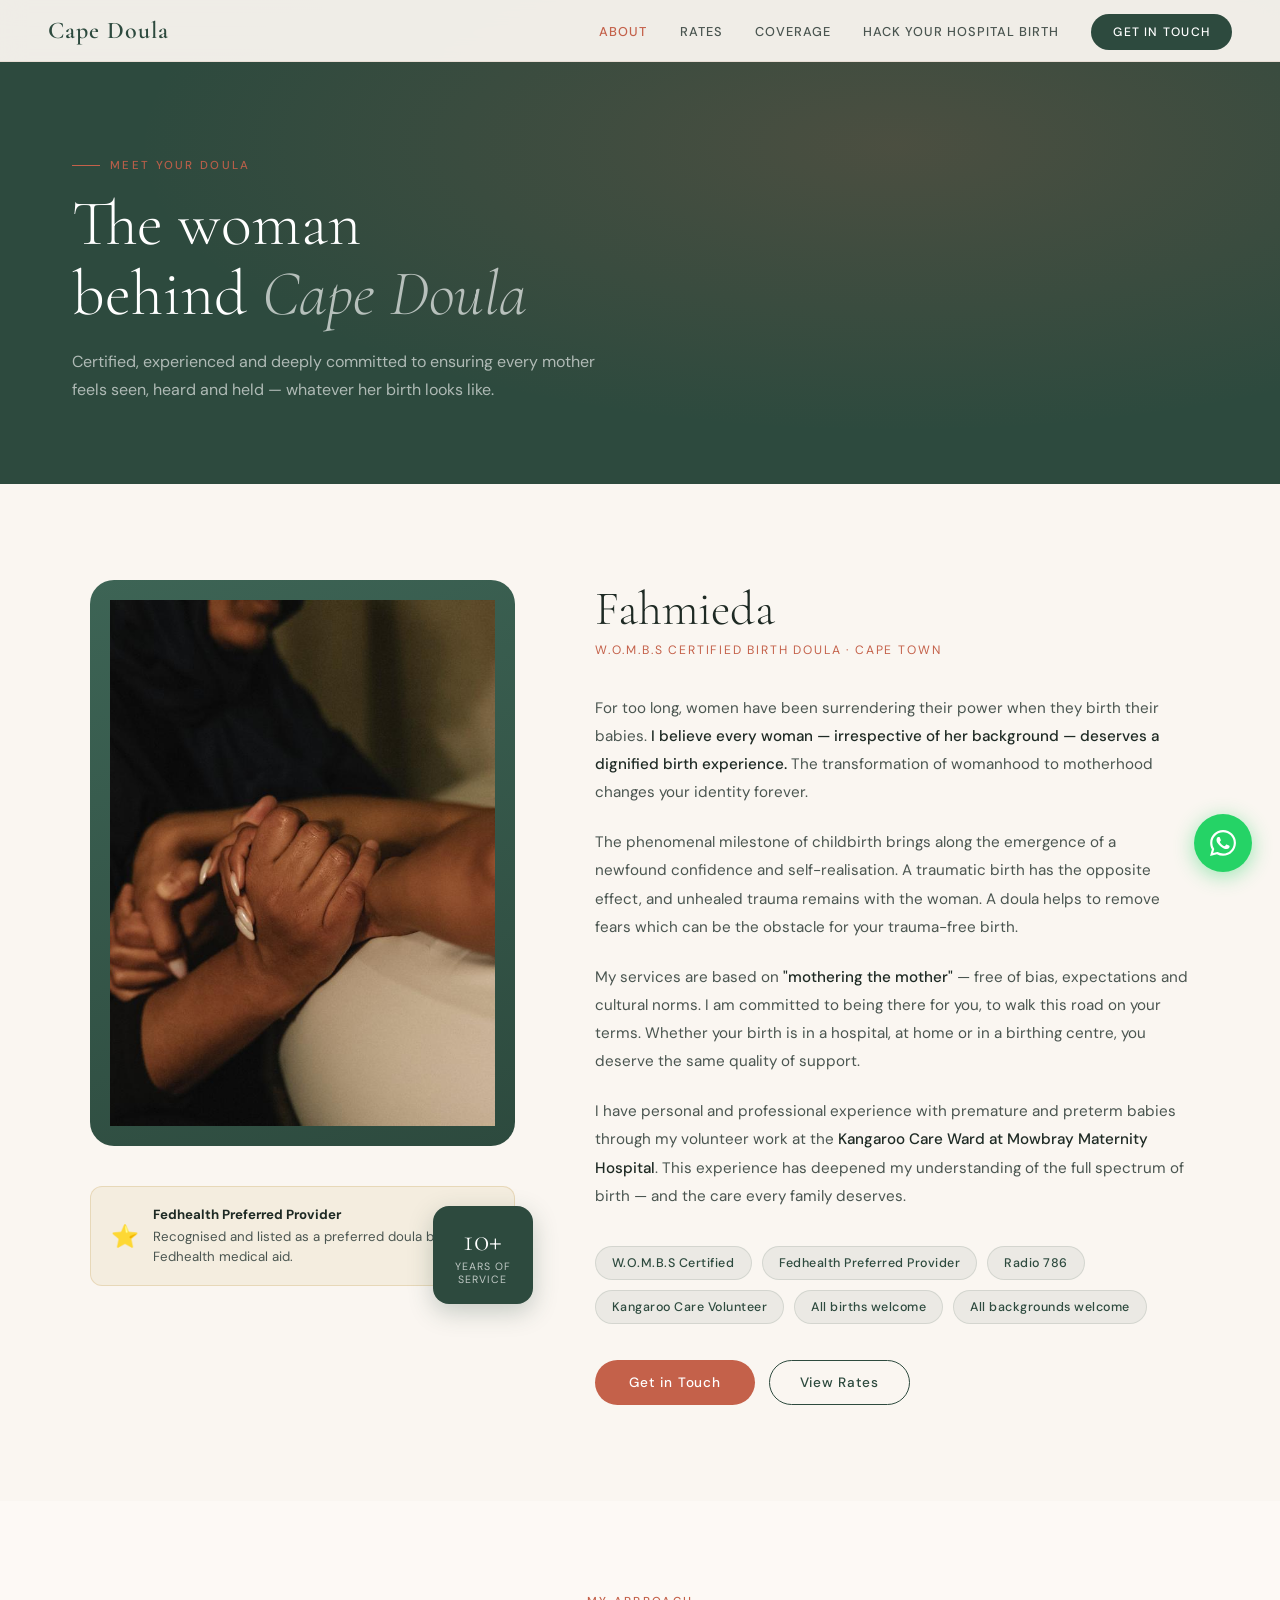
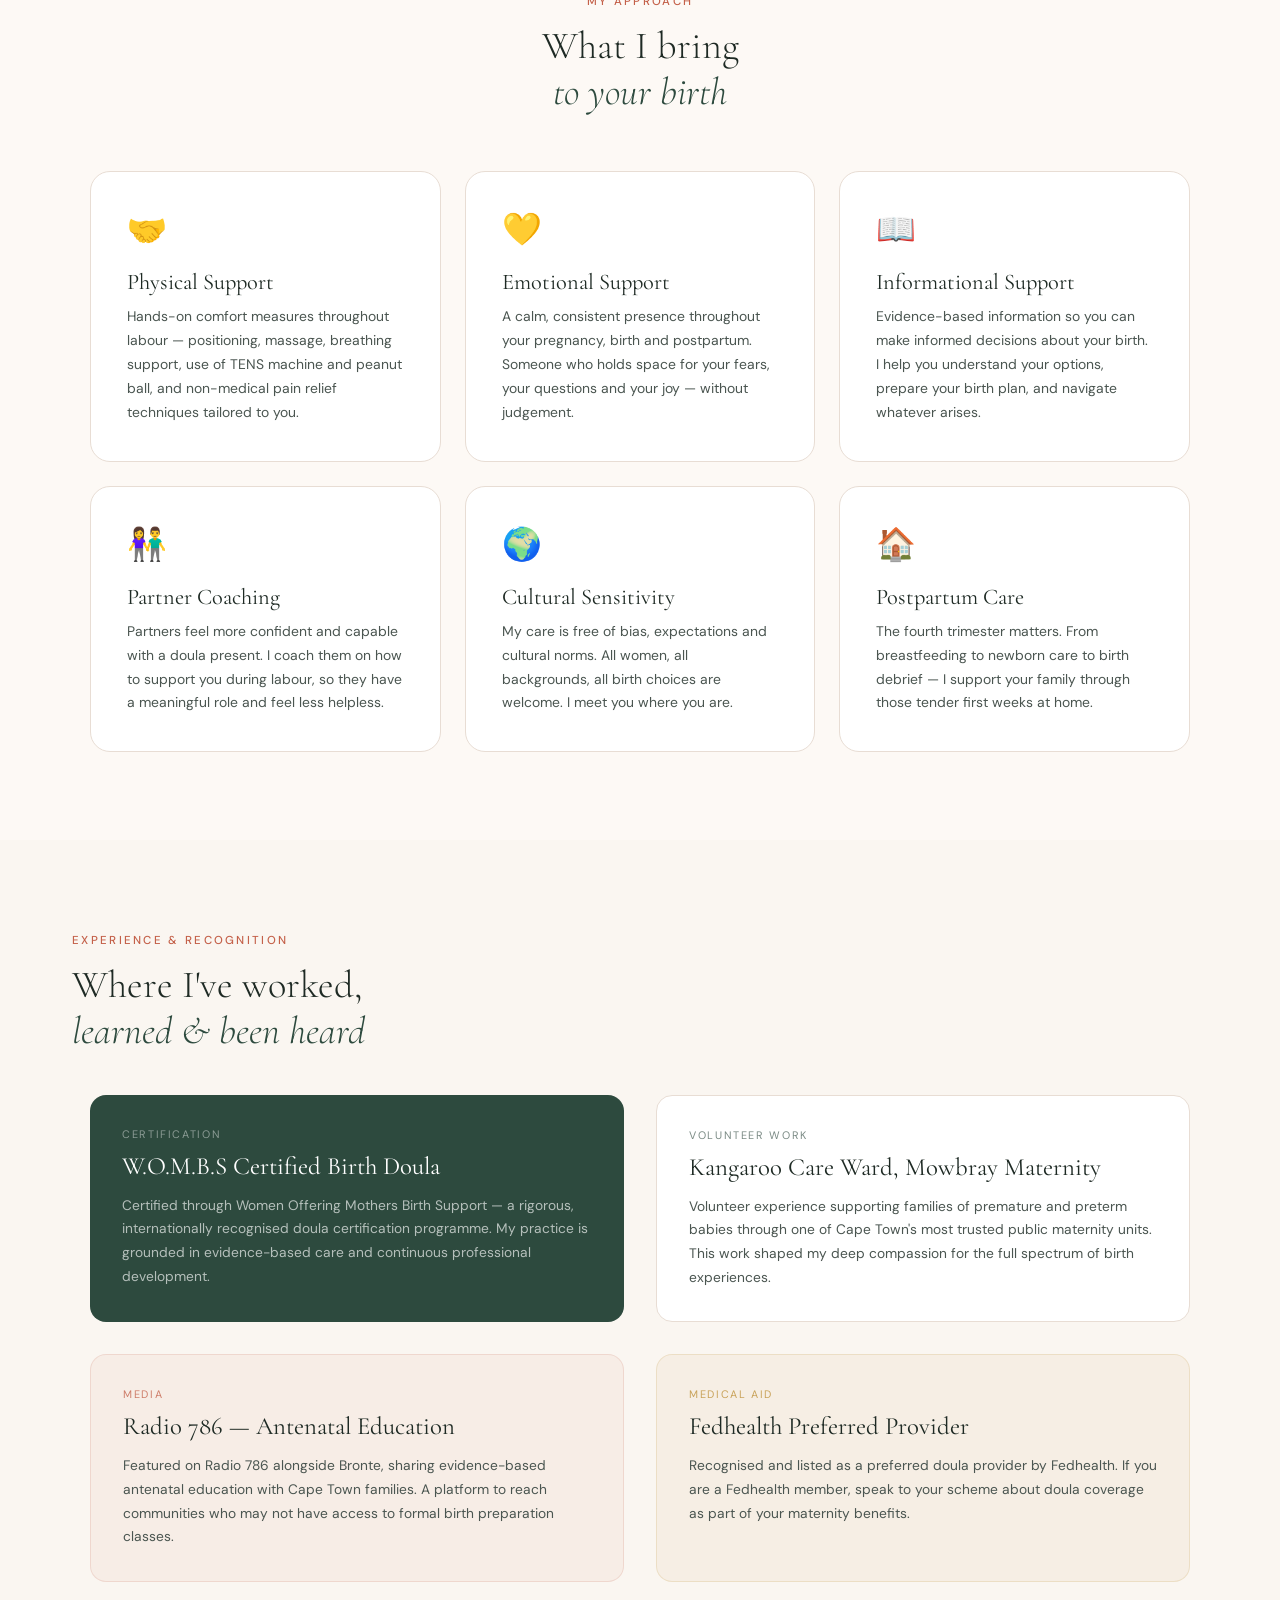
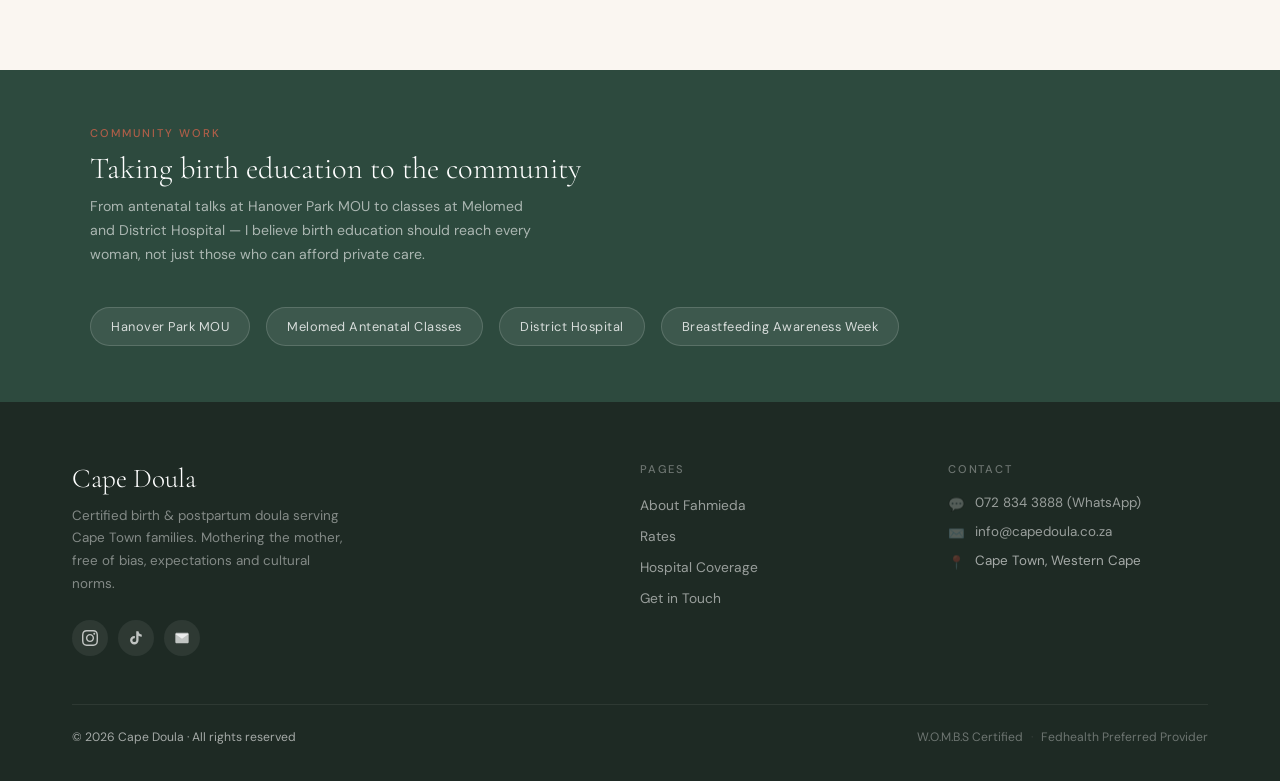
==== commit 0e261f88: "Add images" ====
--- a/about.html
+++ b/about.html
@@ -42,8 +42,7 @@
   <div class="bio-grid">
     <div class="bio-photo-wrap">
       <div class="bio-photo">
-        <svg viewBox="0 0 24 24" fill="none" stroke="currentColor" stroke-width="1.2"><rect x="3" y="3" width="18" height="18" rx="2"/><circle cx="8.5" cy="8.5" r="1.5"/><path d="m21 15-5-5L5 21"/></svg>
-        Your photo here
+        <img src="assets/images/Birth%20Doula%20Package.jpeg" alt="Fahmieda with a family" />
       </div>
       <div class="bio-cert-pill">
         <span class="bio-cert-num">10+</span>
--- a/assets/css/about.css
+++ b/assets/css/about.css
@@ -18,6 +18,7 @@
     display: flex; flex-direction: column; align-items: center; justify-content: center;
     color: rgba(255,255,255,0.35); font-size: 0.75rem; text-transform: uppercase; letter-spacing: 0.1em; text-align: center; padding: 20px;
   }
+  .bio-photo img { width: 100%; height: 100%; object-fit: cover; display: block; }
   .bio-photo svg { width: 36px; opacity: 0.3; margin-bottom: 10px; }
   .bio-cert-pill {
     position: absolute; bottom: -18px; right: -18px;
